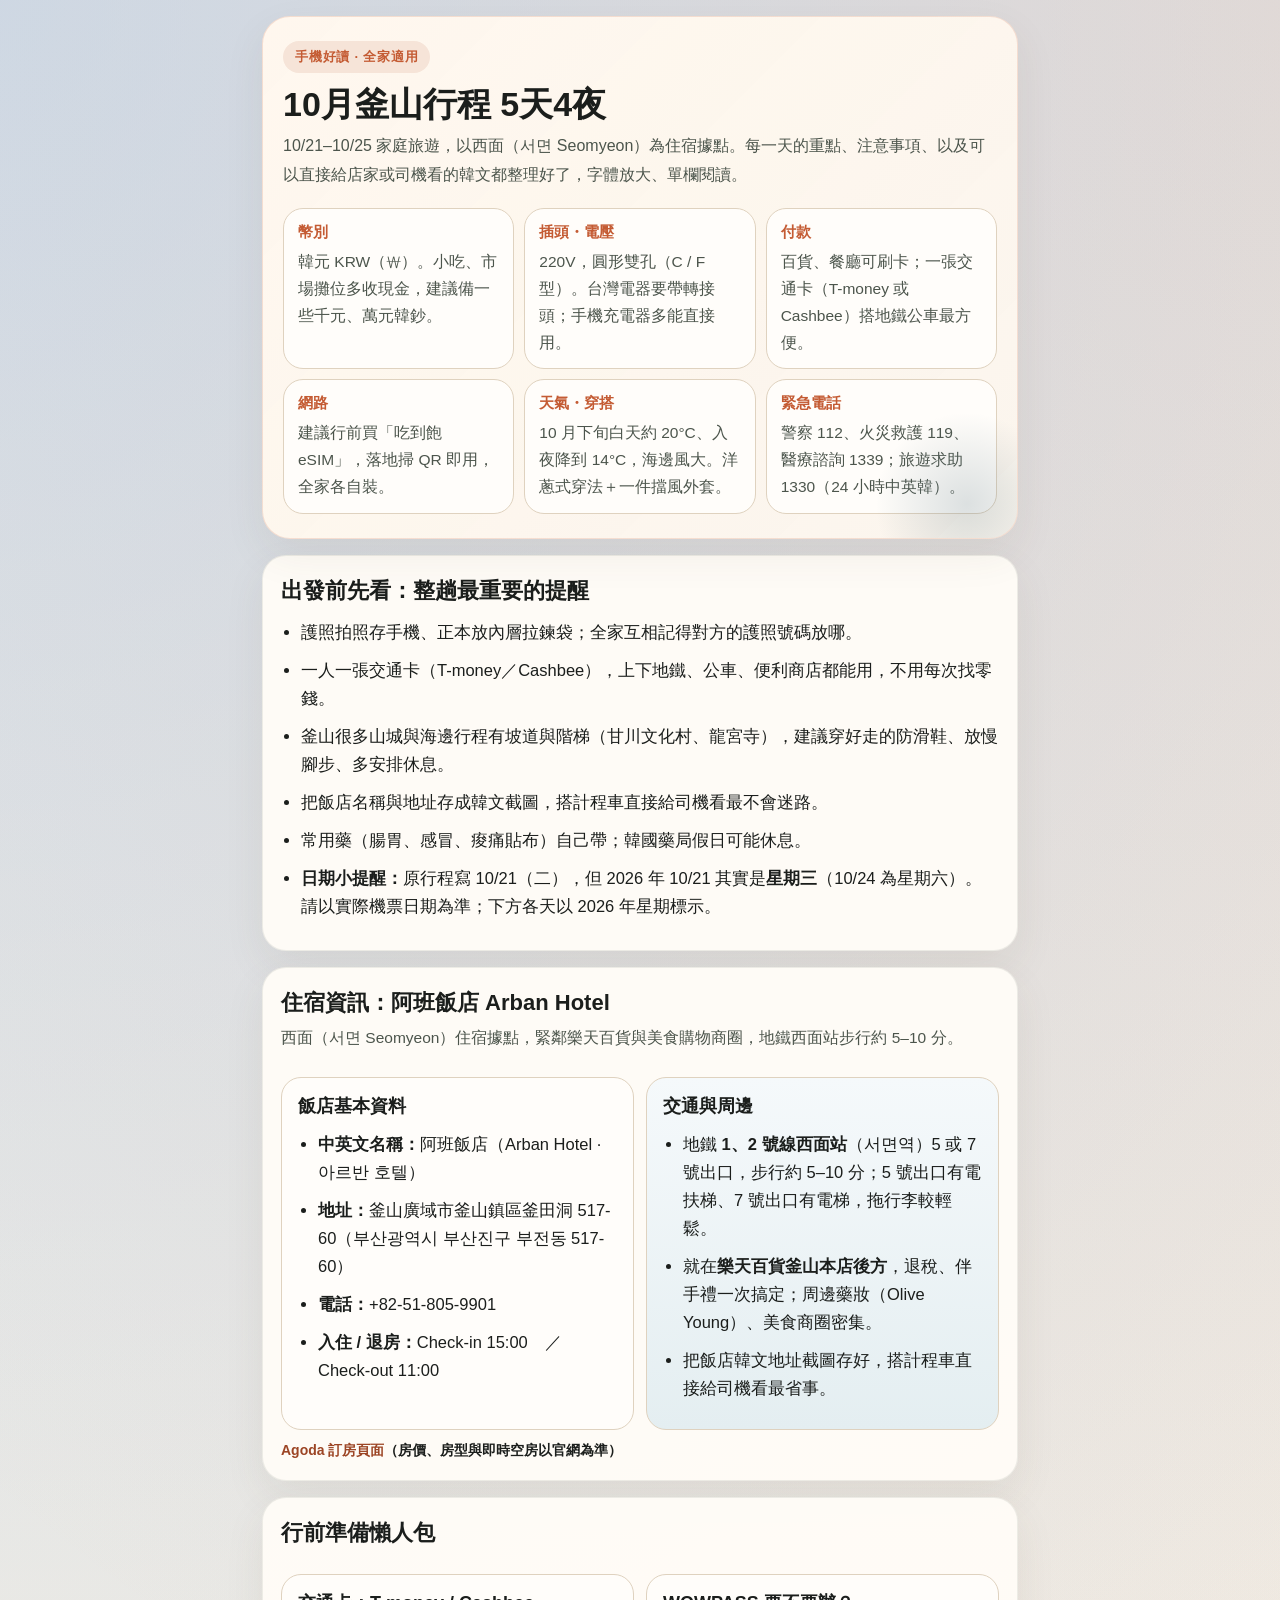
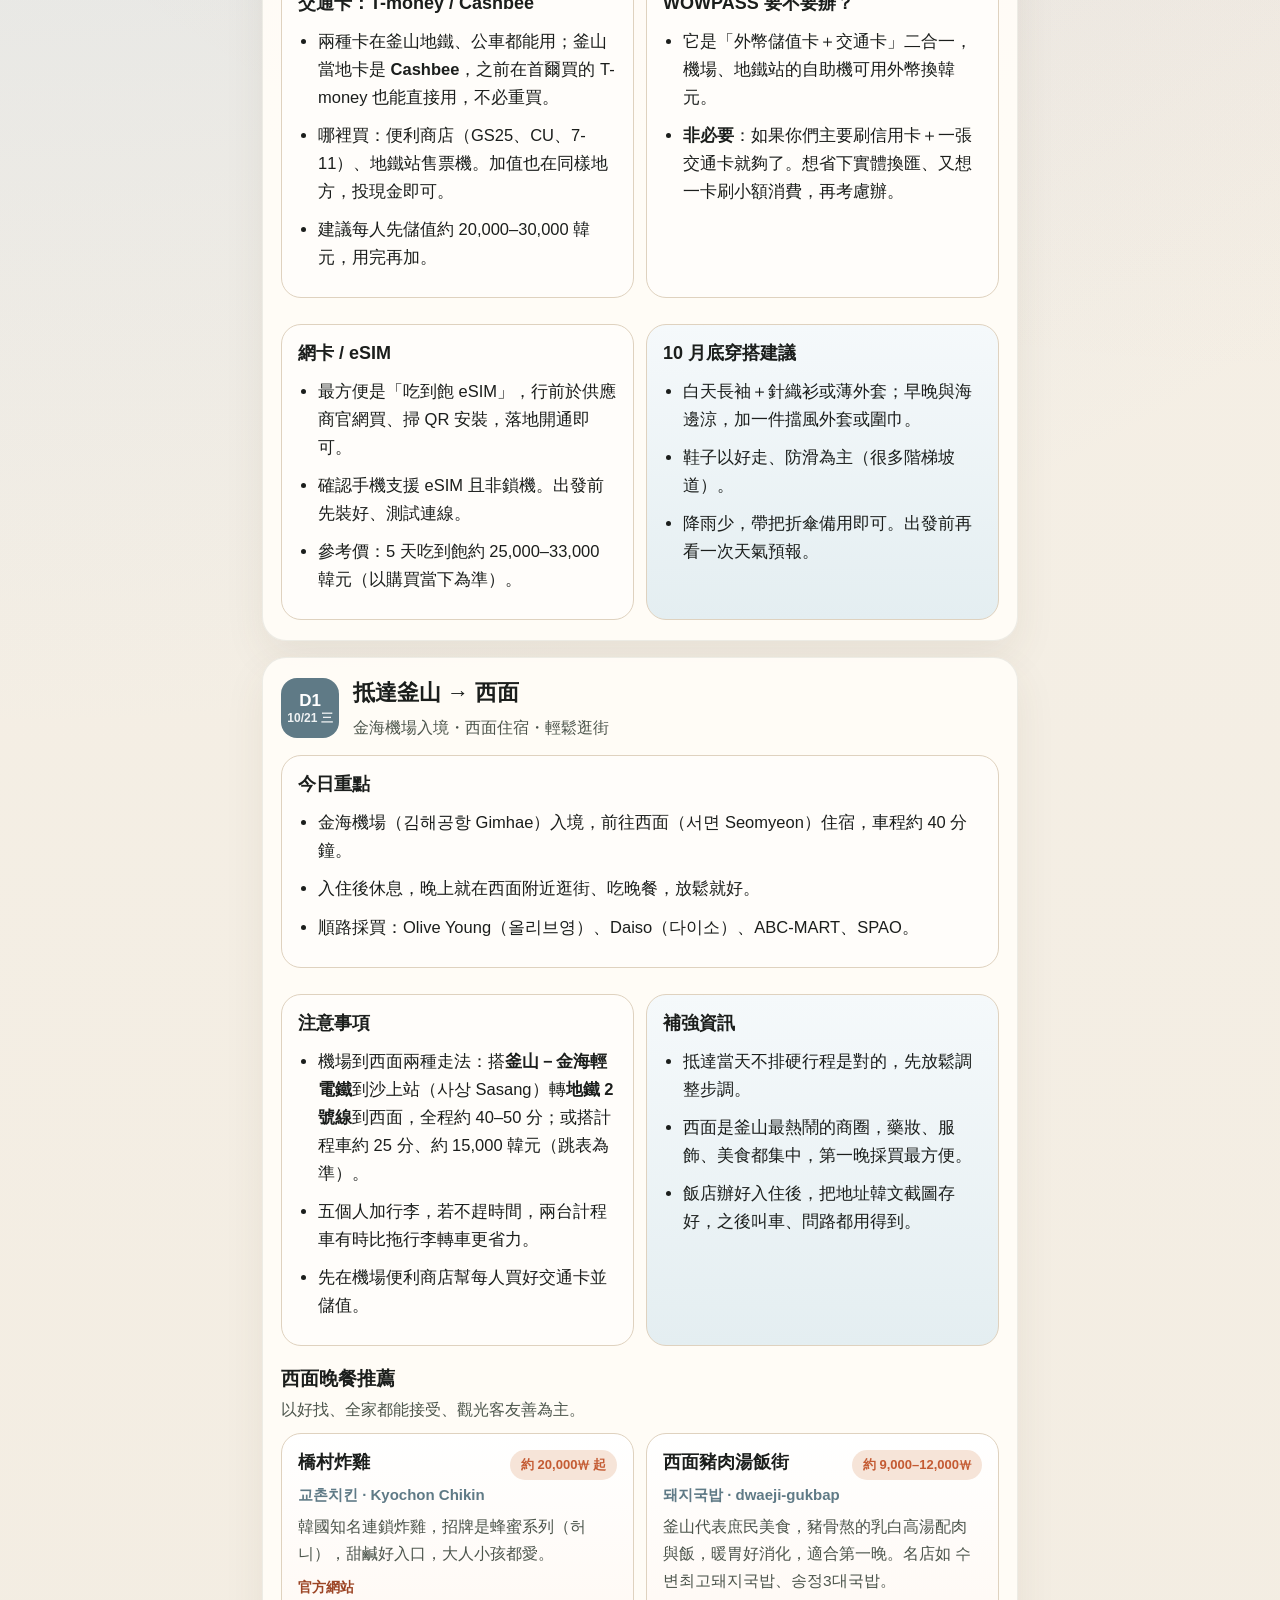
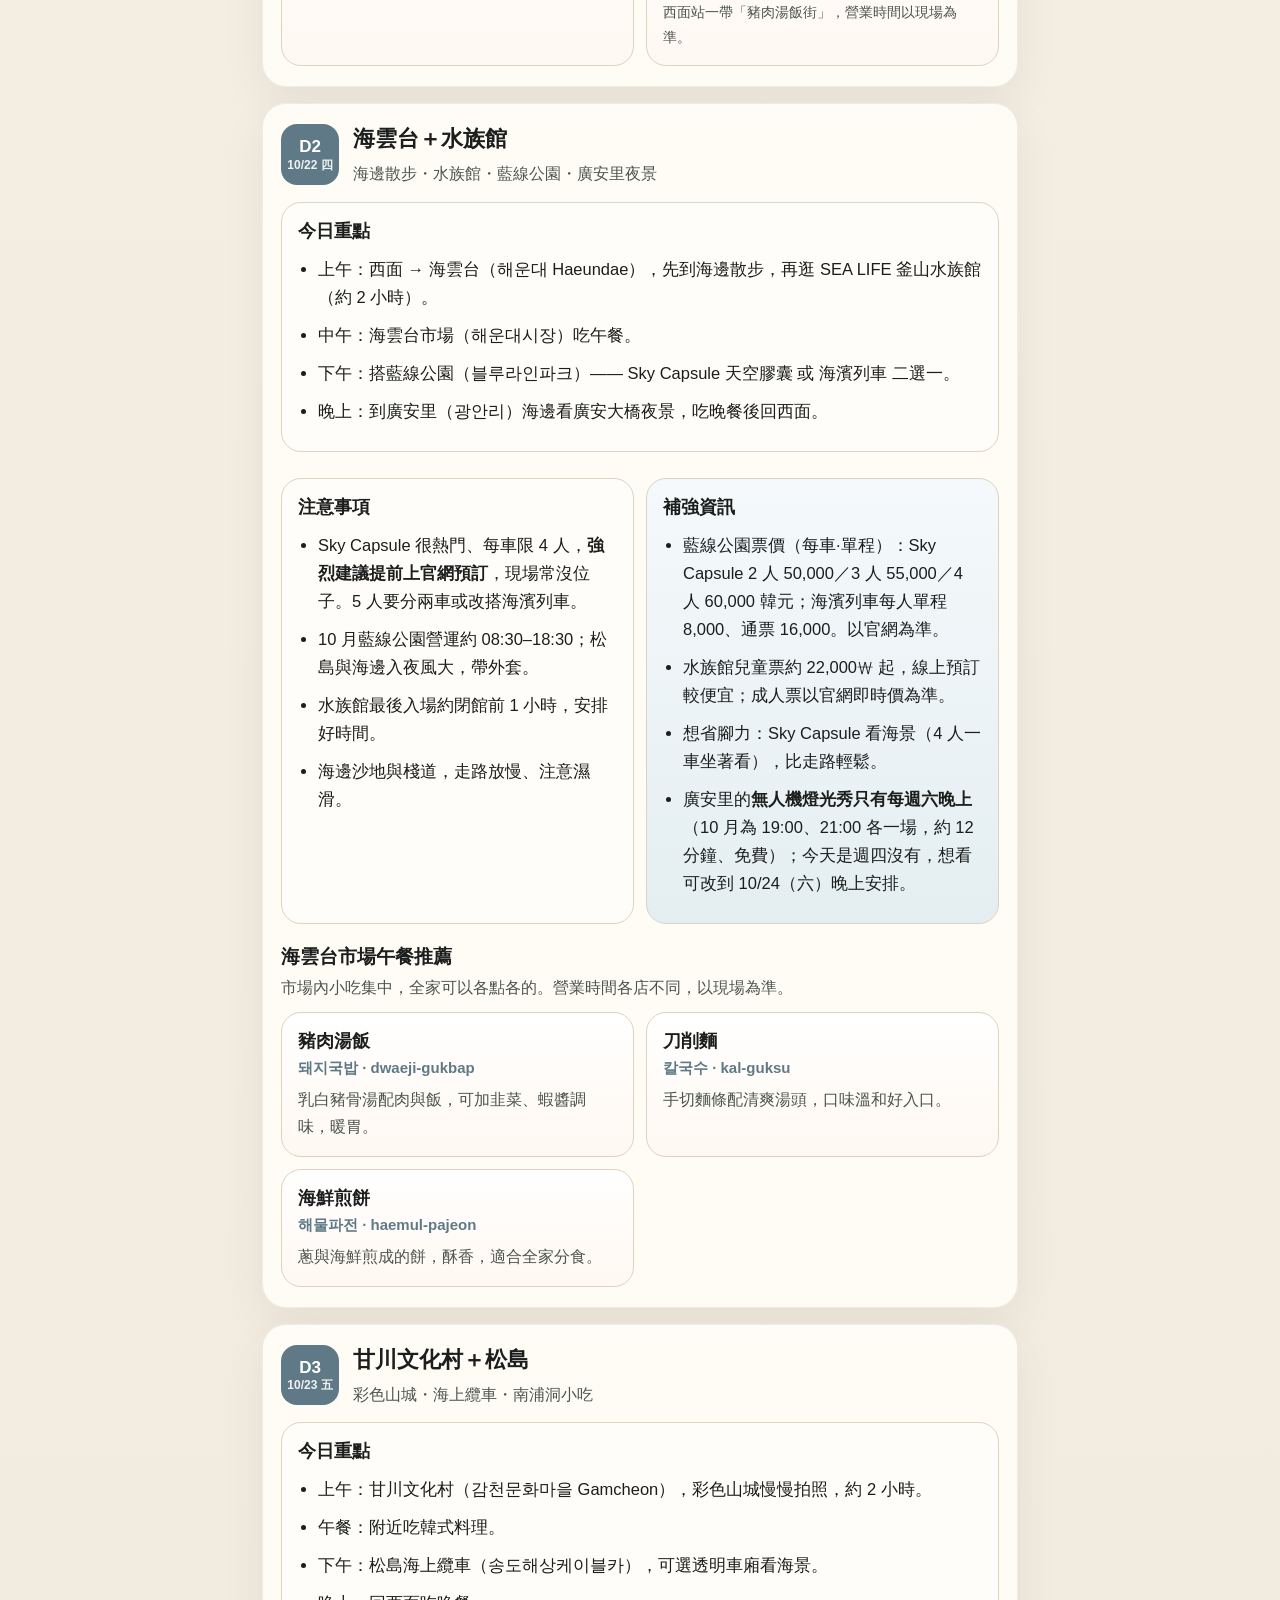
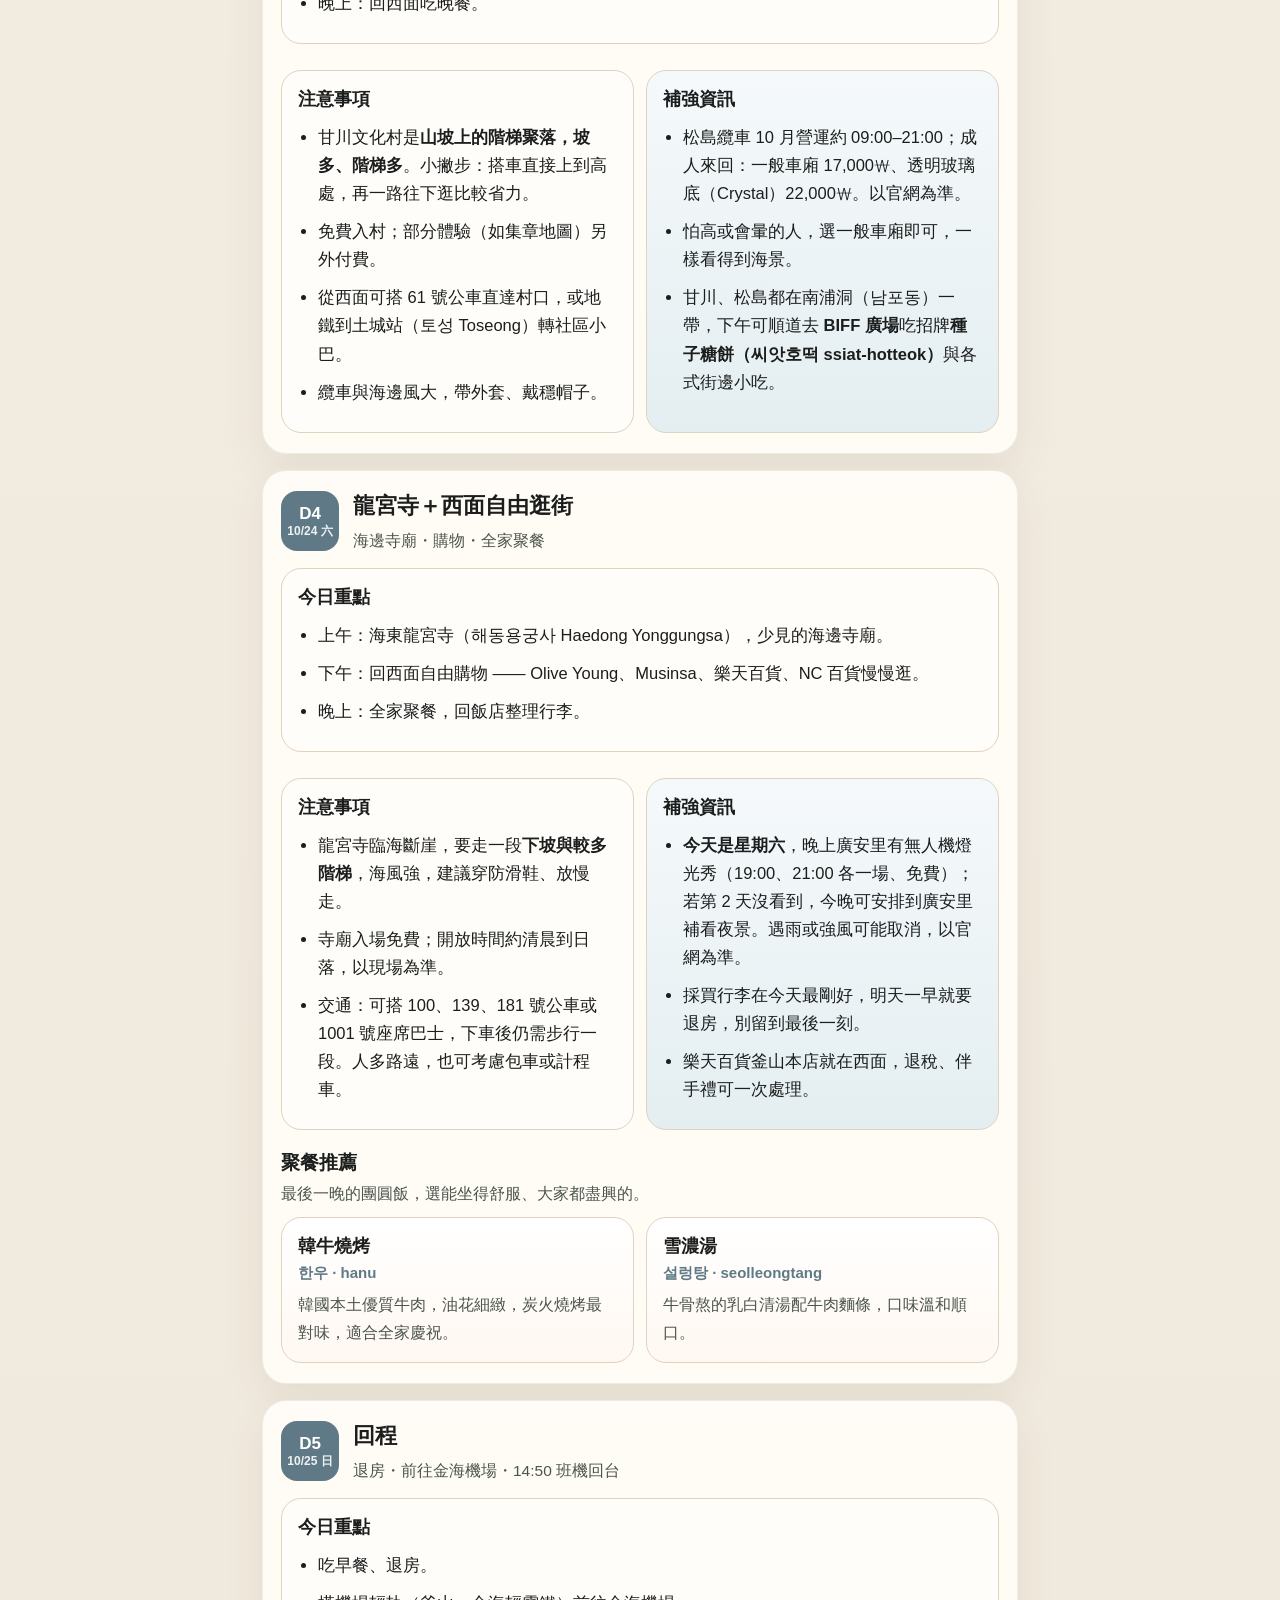
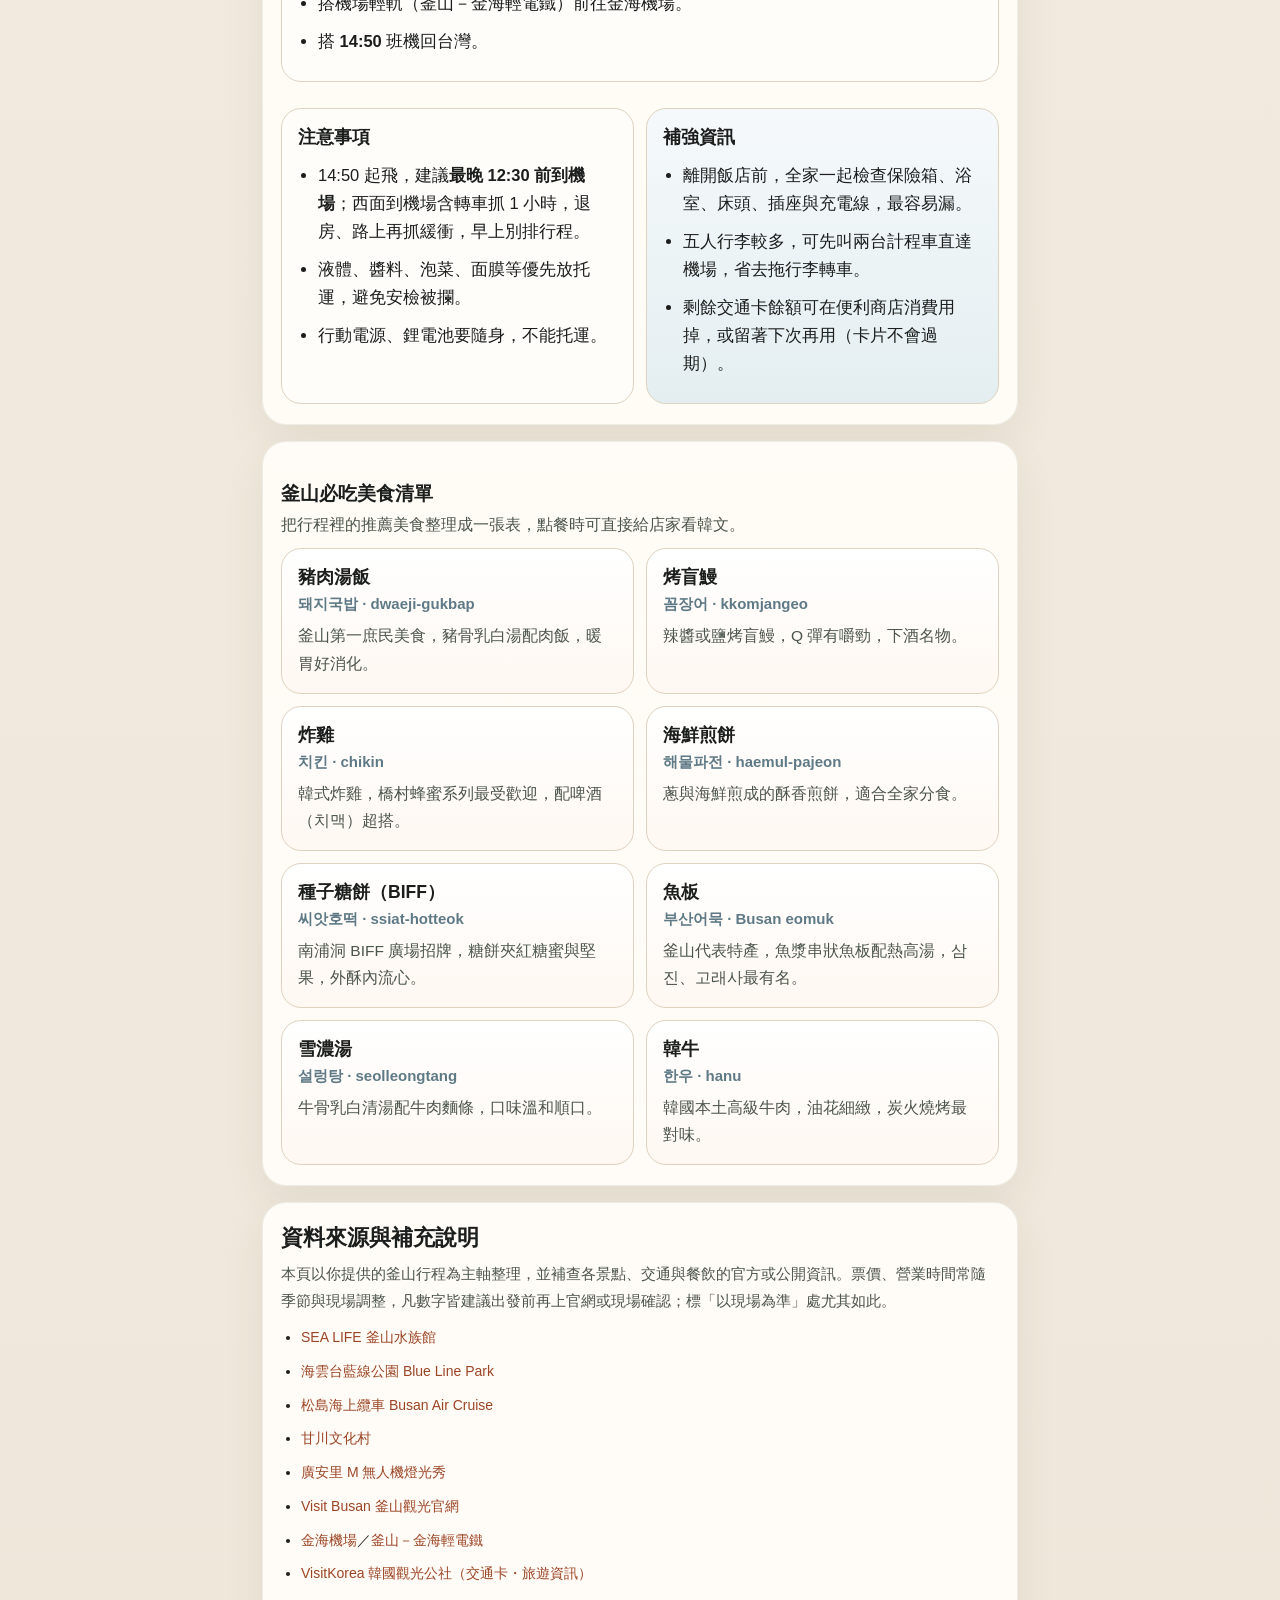
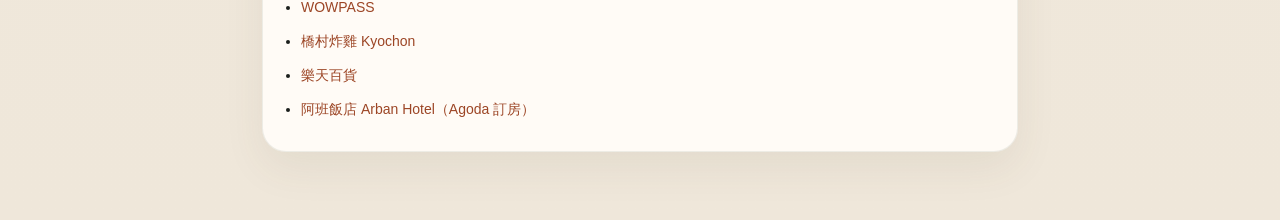
==== busan.html @ 8d4c7692 "新增釜山" ====
<!DOCTYPE html>
<html lang="zh-Hant">
<head>
  <meta charset="utf-8">
  <meta name="viewport" content="width=device-width, initial-scale=1">
  <title>10月釜山行程 5天4夜</title>
  <style>
    :root {
      --bg: #f4efe6;
      --paper: rgba(255, 252, 247, 0.96);
      --card: #fffdfa;
      --ink: #1b1e1c;
      --muted: #4c554c;
      --line: #dfd2bf;
      --accent: #c45b33;
      --accent-soft: #f6e4d8;
      --olive: #5f7a86;
      --olive-soft: #e4eef1;
      --shadow: 0 16px 40px rgba(88, 72, 46, 0.08);
    }
    * {
      box-sizing: border-box;
    }
    html {
      scroll-behavior: smooth;
    }
    body {
      margin: 0;
      color: var(--ink);
      font-size: 17px;
      font-family: "Segoe UI", "Noto Sans TC", "Microsoft JhengHei", sans-serif;
      background:
        radial-gradient(circle at top left, rgba(169, 197, 230, 0.5), transparent 28%),
        radial-gradient(circle at top right, rgba(196, 91, 51, 0.12), transparent 24%),
        linear-gradient(180deg, #f6f1e8 0%, #efe7da 100%);
    }
    a {
      color: #9c4525;
      text-decoration: none;
    }
    .page {
      max-width: 780px;
      margin: 0 auto;
      padding: 16px 12px 48px;
    }
    .hero {
      position: relative;
      overflow: hidden;
      padding: 24px 20px;
      border-radius: 28px;
      background:
        linear-gradient(135deg, rgba(255, 247, 238, 0.98), rgba(251, 246, 238, 0.95)),
        var(--paper);
      border: 1px solid rgba(196, 91, 51, 0.16);
      box-shadow: var(--shadow);
    }
    .hero::after {
      content: "";
      position: absolute;
      inset: auto -40px -56px auto;
      width: 180px;
      height: 180px;
      background: radial-gradient(circle, rgba(95, 122, 134, 0.22) 0%, rgba(95, 122, 134, 0) 72%);
      pointer-events: none;
    }
    .eyebrow {
      display: inline-flex;
      padding: 7px 12px;
      border-radius: 999px;
      background: var(--accent-soft);
      color: var(--accent);
      font-size: 13px;
      font-weight: 800;
      letter-spacing: 0.06em;
    }
    h1 {
      margin: 12px 0 8px;
      font-size: 34px;
      line-height: 1.15;
    }
    .subtitle {
      margin: 0;
      color: var(--muted);
      line-height: 1.8;
      font-size: 16px;
    }
    .fact-grid {
      display: grid;
      grid-template-columns: 1fr 1fr;
      gap: 10px;
      margin-top: 18px;
    }
    .fact-card {
      padding: 14px 14px 12px;
      border-radius: 20px;
      background: var(--card);
      border: 1px solid var(--line);
    }
    .fact-label {
      margin-bottom: 6px;
      color: var(--accent);
      font-size: 15px;
      font-weight: 800;
    }
    .fact-card p,
    .day-tag,
    .meal-why,
    .meal-meta,
    .section-head p,
    .footer p {
      margin: 0;
      color: var(--muted);
      line-height: 1.75;
      font-size: 15.5px;
    }
    .tips-card,
    .day-card,
    .footer {
      margin-top: 16px;
      padding: 20px 18px;
      border-radius: 24px;
      background: var(--paper);
      border: 1px solid rgba(91, 99, 91, 0.11);
      box-shadow: var(--shadow);
    }
    .tips-card h2,
    .day-card h2,
    .footer h2 {
      margin: 0;
      font-size: 22px;
    }
    .tips-list,
    .bullet-list,
    .dish-list,
    .sources {
      margin: 12px 0 0;
      padding-left: 20px;
    }
    .tips-list li,
    .bullet-list li,
    .dish-list li,
    .sources li {
      margin-bottom: 10px;
      line-height: 1.7;
      font-size: 16.5px;
    }
    .day-head {
      display: grid;
      grid-template-columns: auto 1fr;
      gap: 14px;
      align-items: start;
    }
    .day-pill {
      min-width: 58px;
      padding: 12px 6px;
      border-radius: 16px;
      background: var(--olive);
      color: #fff;
      font-weight: 800;
      text-align: center;
      line-height: 1.25;
    }
    .day-pill span {
      display: block;
      font-size: 12px;
      font-weight: 700;
      opacity: 0.9;
    }
    .day-tag {
      margin-top: 6px;
      font-size: 15.5px;
    }
    .info-grid {
      display: grid;
      grid-template-columns: 1fr;
      gap: 12px;
      margin-top: 12px;
    }
    .info-block {
      margin-top: 14px;
      padding: 16px;
      border-radius: 20px;
      background: var(--card);
      border: 1px solid var(--line);
    }
    .info-block.accent {
      background: linear-gradient(180deg, #f5f9fb 0%, var(--olive-soft) 100%);
    }
    .info-block h3,
    .meal-section h3,
    .meal-card h4 {
      margin: 0;
    }
    .info-block h3 {
      font-size: 18px;
    }
    .meal-section {
      margin-top: 18px;
      padding-top: 2px;
    }
    .section-head {
      margin-bottom: 10px;
    }
    .section-head h3 {
      margin-bottom: 4px;
      font-size: 19px;
    }
    .meal-grid {
      display: grid;
      grid-template-columns: 1fr;
      gap: 12px;
    }
    .meal-card {
      padding: 16px;
      border-radius: 20px;
      background: linear-gradient(180deg, #fff 0%, #fff8f2 100%);
      border: 1px solid var(--line);
    }
    .meal-top {
      display: flex;
      justify-content: space-between;
      gap: 10px;
      align-items: start;
    }
    .meal-card h4 {
      font-size: 17.5px;
    }
    .price-pill {
      flex: 0 0 auto;
      padding: 6px 11px;
      border-radius: 999px;
      background: var(--accent-soft);
      color: var(--accent);
      font-size: 13px;
      font-weight: 800;
      white-space: nowrap;
    }
    .kor-line {
      margin: 6px 0 0;
      color: var(--olive);
      font-weight: 700;
      font-size: 15px;
    }
    .meal-why {
      margin-top: 8px;
    }
    .meal-meta {
      margin-top: 6px;
      font-size: 14px;
    }
    .dish-list strong {
      display: block;
      font-size: 16px;
    }
    .dish-list span {
      display: block;
      font-size: 14.5px;
      color: var(--muted);
    }
    .source-link {
      margin: 12px 0 0;
      font-size: 14px;
      font-weight: 700;
    }
    .footer {
      margin-bottom: 20px;
    }
    .footer p {
      margin-top: 8px;
      font-size: 15px;
    }
    .sources li {
      font-size: 14px;
      word-break: break-all;
    }
    @media (min-width: 700px) {
      .fact-grid {
        grid-template-columns: repeat(3, 1fr);
      }
      .info-grid {
        grid-template-columns: 1fr 1fr;
      }
      .meal-grid {
        grid-template-columns: 1fr 1fr;
      }
    }
    @media print {
      body {
        background: #fff;
      }
      .page {
        max-width: none;
        padding: 9mm 8mm 12mm;
      }
      .hero,
      .tips-card,
      .day-card,
      .footer {
        box-shadow: none;
      }
      .day-card,
      .meal-card,
      .info-block,
      .fact-card {
        break-inside: avoid;
      }
    }
  </style>
</head>
<body>
  <main class="page">
    <section class="hero">
      <div class="eyebrow">手機好讀 · 全家適用</div>
      <h1>10月釜山行程 5天4夜</h1>
      <p class="subtitle">10/21–10/25 家庭旅遊，以西面（서면 Seomyeon）為住宿據點。每一天的重點、注意事項、以及可以直接給店家或司機看的韓文都整理好了，字體放大、單欄閱讀。</p>
      <div class="fact-grid">

        <article class="fact-card">
          <div class="fact-label">幣別</div>
          <p>韓元 KRW（₩）。小吃、市場攤位多收現金，建議備一些千元、萬元韓鈔。</p>
        </article>

        <article class="fact-card">
          <div class="fact-label">插頭・電壓</div>
          <p>220V，圓形雙孔（C / F 型）。台灣電器要帶轉接頭；手機充電器多能直接用。</p>
        </article>

        <article class="fact-card">
          <div class="fact-label">付款</div>
          <p>百貨、餐廳可刷卡；一張交通卡（T-money 或 Cashbee）搭地鐵公車最方便。</p>
        </article>

        <article class="fact-card">
          <div class="fact-label">網路</div>
          <p>建議行前買「吃到飽 eSIM」，落地掃 QR 即用，全家各自裝。</p>
        </article>

        <article class="fact-card">
          <div class="fact-label">天氣・穿搭</div>
          <p>10 月下旬白天約 20°C、入夜降到 14°C，海邊風大。洋蔥式穿法＋一件擋風外套。</p>
        </article>

        <article class="fact-card">
          <div class="fact-label">緊急電話</div>
          <p>警察 112、火災救護 119、醫療諮詢 1339；旅遊求助 1330（24 小時中英韓）。</p>
        </article>

      </div>
    </section>

    <section class="tips-card">
      <h2>出發前先看：整趟最重要的提醒</h2>
      <ul class="tips-list">
        <li>護照拍照存手機、正本放內層拉鍊袋；全家互相記得對方的護照號碼放哪。</li>
        <li>一人一張交通卡（T-money／Cashbee），上下地鐵、公車、便利商店都能用，不用每次找零錢。</li>
        <li>釜山很多山城與海邊行程有坡道與階梯（甘川文化村、龍宮寺），建議穿好走的防滑鞋、放慢腳步、多安排休息。</li>
        <li>把飯店名稱與地址存成韓文截圖，搭計程車直接給司機看最不會迷路。</li>
        <li>常用藥（腸胃、感冒、痠痛貼布）自己帶；韓國藥局假日可能休息。</li>
        <li><strong>日期小提醒：</strong>原行程寫 10/21（二），但 2026 年 10/21 其實是<strong>星期三</strong>（10/24 為星期六）。請以實際機票日期為準；下方各天以 2026 年星期標示。</li>
      </ul>
    </section>

    <section class="tips-card">
      <h2>住宿資訊：阿班飯店 Arban Hotel</h2>
      <p class="day-tag" style="margin-bottom:6px;">西面（서면 Seomyeon）住宿據點，緊鄰樂天百貨與美食購物商圈，地鐵西面站步行約 5–10 分。</p>
      <div class="info-grid">
        <article class="info-block">
          <h3>飯店基本資料</h3>
          <ul class="bullet-list">
            <li><strong>中英文名稱：</strong>阿班飯店（Arban Hotel · 아르반 호텔）</li>
            <li><strong>地址：</strong>釜山廣域市釜山鎮區釜田洞 517-60（부산광역시 부산진구 부전동 517-60）</li>
            <li><strong>電話：</strong>+82-51-805-9901</li>
            <li><strong>入住 / 退房：</strong>Check-in 15:00　／　Check-out 11:00</li>
          </ul>
        </article>
        <article class="info-block accent">
          <h3>交通與周邊</h3>
          <ul class="bullet-list">
            <li>地鐵 <strong>1、2 號線西面站</strong>（서면역）5 或 7 號出口，步行約 5–10 分；5 號出口有電扶梯、7 號出口有電梯，拖行李較輕鬆。</li>
            <li>就在<strong>樂天百貨釜山本店後方</strong>，退稅、伴手禮一次搞定；周邊藥妝（Olive Young）、美食商圈密集。</li>
            <li>把飯店韓文地址截圖存好，搭計程車直接給司機看最省事。</li>
          </ul>
        </article>
      </div>
      <p class="source-link"><a href="https://www.agoda.com/zh-tw/arban-hotel/hotel/busan-kr.html">Agoda 訂房頁面</a>（房價、房型與即時空房以官網為準）</p>
    </section>

    <section class="tips-card">
      <h2>行前準備懶人包</h2>
      <div class="info-grid">
        <article class="info-block">
          <h3>交通卡：T-money / Cashbee</h3>
          <ul class="bullet-list">
            <li>兩種卡在釜山地鐵、公車都能用；釜山當地卡是 <strong>Cashbee</strong>，之前在首爾買的 T-money 也能直接用，不必重買。</li>
            <li>哪裡買：便利商店（GS25、CU、7-11）、地鐵站售票機。加值也在同樣地方，投現金即可。</li>
            <li>建議每人先儲值約 20,000–30,000 韓元，用完再加。</li>
          </ul>
        </article>
        <article class="info-block">
          <h3>WOWPASS 要不要辦？</h3>
          <ul class="bullet-list">
            <li>它是「外幣儲值卡＋交通卡」二合一，機場、地鐵站的自助機可用外幣換韓元。</li>
            <li><strong>非必要</strong>：如果你們主要刷信用卡＋一張交通卡就夠了。想省下實體換匯、又想一卡刷小額消費，再考慮辦。</li>
          </ul>
        </article>
        <article class="info-block">
          <h3>網卡 / eSIM</h3>
          <ul class="bullet-list">
            <li>最方便是「吃到飽 eSIM」，行前於供應商官網買、掃 QR 安裝，落地開通即可。</li>
            <li>確認手機支援 eSIM 且非鎖機。出發前先裝好、測試連線。</li>
            <li>參考價：5 天吃到飽約 25,000–33,000 韓元（以購買當下為準）。</li>
          </ul>
        </article>
        <article class="info-block accent">
          <h3>10 月底穿搭建議</h3>
          <ul class="bullet-list">
            <li>白天長袖＋針織衫或薄外套；早晚與海邊涼，加一件擋風外套或圍巾。</li>
            <li>鞋子以好走、防滑為主（很多階梯坡道）。</li>
            <li>降雨少，帶把折傘備用即可。出發前再看一次天氣預報。</li>
          </ul>
        </article>
      </div>
    </section>

<section class="day-card">
  <div class="day-head">
    <div class="day-pill">D1<span>10/21 三</span></div>
    <div>
      <h2>抵達釜山 → 西面</h2>
      <p class="day-tag">金海機場入境・西面住宿・輕鬆逛街</p>
    </div>
  </div>

  <div class="info-block">
    <h3>今日重點</h3>
    <ul class="bullet-list">
      <li>金海機場（김해공항 Gimhae）入境，前往西面（서면 Seomyeon）住宿，車程約 40 分鐘。</li>
      <li>入住後休息，晚上就在西面附近逛街、吃晚餐，放鬆就好。</li>
      <li>順路採買：Olive Young（올리브영）、Daiso（다이소）、ABC-MART、SPAO。</li>
    </ul>
  </div>

  <div class="info-grid">
    <article class="info-block">
      <h3>注意事項</h3>
      <ul class="bullet-list">
        <li>機場到西面兩種走法：搭<strong>釜山－金海輕電鐵</strong>到沙上站（사상 Sasang）轉<strong>地鐵 2 號線</strong>到西面，全程約 40–50 分；或搭計程車約 25 分、約 15,000 韓元（跳表為準）。</li>
        <li>五個人加行李，若不趕時間，兩台計程車有時比拖行李轉車更省力。</li>
        <li>先在機場便利商店幫每人買好交通卡並儲值。</li>
      </ul>
    </article>
    <article class="info-block accent">
      <h3>補強資訊</h3>
      <ul class="bullet-list">
        <li>抵達當天不排硬行程是對的，先放鬆調整步調。</li>
        <li>西面是釜山最熱鬧的商圈，藥妝、服飾、美食都集中，第一晚採買最方便。</li>
        <li>飯店辦好入住後，把地址韓文截圖存好，之後叫車、問路都用得到。</li>
      </ul>
    </article>
  </div>

    <section class="meal-section">
      <div class="section-head">
        <h3>西面晚餐推薦</h3>
        <p>以好找、全家都能接受、觀光客友善為主。</p>
      </div>
      <div class="meal-grid">

        <article class="meal-card">
          <div class="meal-top">
            <h4>橋村炸雞</h4>
            <div class="price-pill">約 20,000₩ 起</div>
          </div>
          <p class="kor-line">교촌치킨 · Kyochon Chikin</p>
          <p class="meal-why">韓國知名連鎖炸雞，招牌是蜂蜜系列（허니），甜鹹好入口，大人小孩都愛。</p>
          <p class="source-link"><a href="https://www.kyochon.com/">官方網站</a></p>
        </article>

        <article class="meal-card">
          <div class="meal-top">
            <h4>西面豬肉湯飯街</h4>
            <div class="price-pill">約 9,000–12,000₩</div>
          </div>
          <p class="kor-line">돼지국밥 · dwaeji-gukbap</p>
          <p class="meal-why">釜山代表庶民美食，豬骨熬的乳白高湯配肉與飯，暖胃好消化，適合第一晚。名店如 수변최고돼지국밥、송정3대국밥。</p>
          <p class="meal-meta">西面站一帶「豬肉湯飯街」，營業時間以現場為準。</p>
        </article>

      </div>
    </section>

</section>

<section class="day-card">
  <div class="day-head">
    <div class="day-pill">D2<span>10/22 四</span></div>
    <div>
      <h2>海雲台＋水族館</h2>
      <p class="day-tag">海邊散步・水族館・藍線公園・廣安里夜景</p>
    </div>
  </div>

  <div class="info-block">
    <h3>今日重點</h3>
    <ul class="bullet-list">
      <li>上午：西面 → 海雲台（해운대 Haeundae），先到海邊散步，再逛 SEA LIFE 釜山水族館（約 2 小時）。</li>
      <li>中午：海雲台市場（해운대시장）吃午餐。</li>
      <li>下午：搭藍線公園（블루라인파크）—— Sky Capsule 天空膠囊 或 海濱列車 二選一。</li>
      <li>晚上：到廣安里（광안리）海邊看廣安大橋夜景，吃晚餐後回西面。</li>
    </ul>
  </div>

  <div class="info-grid">
    <article class="info-block">
      <h3>注意事項</h3>
      <ul class="bullet-list">
        <li>Sky Capsule 很熱門、每車限 4 人，<strong>強烈建議提前上官網預訂</strong>，現場常沒位子。5 人要分兩車或改搭海濱列車。</li>
        <li>10 月藍線公園營運約 08:30–18:30；松島與海邊入夜風大，帶外套。</li>
        <li>水族館最後入場約閉館前 1 小時，安排好時間。</li>
        <li>海邊沙地與棧道，走路放慢、注意濕滑。</li>
      </ul>
    </article>
    <article class="info-block accent">
      <h3>補強資訊</h3>
      <ul class="bullet-list">
        <li>藍線公園票價（每車·單程）：Sky Capsule 2 人 50,000／3 人 55,000／4 人 60,000 韓元；海濱列車每人單程 8,000、通票 16,000。以官網為準。</li>
        <li>水族館兒童票約 22,000₩ 起，線上預訂較便宜；成人票以官網即時價為準。</li>
        <li>想省腳力：Sky Capsule 看海景（4 人一車坐著看），比走路輕鬆。</li>
        <li>廣安里的<strong>無人機燈光秀只有每週六晚上</strong>（10 月為 19:00、21:00 各一場，約 12 分鐘、免費）；今天是週四沒有，想看可改到 10/24（六）晚上安排。</li>
      </ul>
    </article>
  </div>

    <section class="meal-section">
      <div class="section-head">
        <h3>海雲台市場午餐推薦</h3>
        <p>市場內小吃集中，全家可以各點各的。營業時間各店不同，以現場為準。</p>
      </div>
      <div class="meal-grid">

        <article class="meal-card">
          <h4>豬肉湯飯</h4>
          <p class="kor-line">돼지국밥 · dwaeji-gukbap</p>
          <p class="meal-why">乳白豬骨湯配肉與飯，可加韭菜、蝦醬調味，暖胃。</p>
        </article>

        <article class="meal-card">
          <h4>刀削麵</h4>
          <p class="kor-line">칼국수 · kal-guksu</p>
          <p class="meal-why">手切麵條配清爽湯頭，口味溫和好入口。</p>
        </article>

        <article class="meal-card">
          <h4>海鮮煎餅</h4>
          <p class="kor-line">해물파전 · haemul-pajeon</p>
          <p class="meal-why">蔥與海鮮煎成的餅，酥香，適合全家分食。</p>
        </article>

      </div>
    </section>

</section>

<section class="day-card">
  <div class="day-head">
    <div class="day-pill">D3<span>10/23 五</span></div>
    <div>
      <h2>甘川文化村＋松島</h2>
      <p class="day-tag">彩色山城・海上纜車・南浦洞小吃</p>
    </div>
  </div>

  <div class="info-block">
    <h3>今日重點</h3>
    <ul class="bullet-list">
      <li>上午：甘川文化村（감천문화마을 Gamcheon），彩色山城慢慢拍照，約 2 小時。</li>
      <li>午餐：附近吃韓式料理。</li>
      <li>下午：松島海上纜車（송도해상케이블카），可選透明車廂看海景。</li>
      <li>晚上：回西面吃晚餐。</li>
    </ul>
  </div>

  <div class="info-grid">
    <article class="info-block">
      <h3>注意事項</h3>
      <ul class="bullet-list">
        <li>甘川文化村是<strong>山坡上的階梯聚落，坡多、階梯多</strong>。小撇步：搭車直接上到高處，再一路往下逛比較省力。</li>
        <li>免費入村；部分體驗（如集章地圖）另外付費。</li>
        <li>從西面可搭 61 號公車直達村口，或地鐵到土城站（토성 Toseong）轉社區小巴。</li>
        <li>纜車與海邊風大，帶外套、戴穩帽子。</li>
      </ul>
    </article>
    <article class="info-block accent">
      <h3>補強資訊</h3>
      <ul class="bullet-list">
        <li>松島纜車 10 月營運約 09:00–21:00；成人來回：一般車廂 17,000₩、透明玻璃底（Crystal）22,000₩。以官網為準。</li>
        <li>怕高或會暈的人，選一般車廂即可，一樣看得到海景。</li>
        <li>甘川、松島都在南浦洞（남포동）一帶，下午可順道去 <strong>BIFF 廣場</strong>吃招牌<strong>種子糖餅（씨앗호떡 ssiat-hotteok）</strong>與各式街邊小吃。</li>
      </ul>
    </article>
  </div>

</section>

<section class="day-card">
  <div class="day-head">
    <div class="day-pill">D4<span>10/24 六</span></div>
    <div>
      <h2>龍宮寺＋西面自由逛街</h2>
      <p class="day-tag">海邊寺廟・購物・全家聚餐</p>
    </div>
  </div>

  <div class="info-block">
    <h3>今日重點</h3>
    <ul class="bullet-list">
      <li>上午：海東龍宮寺（해동용궁사 Haedong Yonggungsa），少見的海邊寺廟。</li>
      <li>下午：回西面自由購物 —— Olive Young、Musinsa、樂天百貨、NC 百貨慢慢逛。</li>
      <li>晚上：全家聚餐，回飯店整理行李。</li>
    </ul>
  </div>

  <div class="info-grid">
    <article class="info-block">
      <h3>注意事項</h3>
      <ul class="bullet-list">
        <li>龍宮寺臨海斷崖，要走一段<strong>下坡與較多階梯</strong>，海風強，建議穿防滑鞋、放慢走。</li>
        <li>寺廟入場免費；開放時間約清晨到日落，以現場為準。</li>
        <li>交通：可搭 100、139、181 號公車或 1001 號座席巴士，下車後仍需步行一段。人多路遠，也可考慮包車或計程車。</li>
      </ul>
    </article>
    <article class="info-block accent">
      <h3>補強資訊</h3>
      <ul class="bullet-list">
        <li><strong>今天是星期六</strong>，晚上廣安里有無人機燈光秀（19:00、21:00 各一場、免費）；若第 2 天沒看到，今晚可安排到廣安里補看夜景。遇雨或強風可能取消，以官網為準。</li>
        <li>採買行李在今天最剛好，明天一早就要退房，別留到最後一刻。</li>
        <li>樂天百貨釜山本店就在西面，退稅、伴手禮可一次處理。</li>
      </ul>
    </article>
  </div>

    <section class="meal-section">
      <div class="section-head">
        <h3>聚餐推薦</h3>
        <p>最後一晚的團圓飯，選能坐得舒服、大家都盡興的。</p>
      </div>
      <div class="meal-grid">

        <article class="meal-card">
          <h4>韓牛燒烤</h4>
          <p class="kor-line">한우 · hanu</p>
          <p class="meal-why">韓國本土優質牛肉，油花細緻，炭火燒烤最對味，適合全家慶祝。</p>
        </article>

        <article class="meal-card">
          <h4>雪濃湯</h4>
          <p class="kor-line">설렁탕 · seolleongtang</p>
          <p class="meal-why">牛骨熬的乳白清湯配牛肉麵條，口味溫和順口。</p>
        </article>

      </div>
    </section>

</section>

<section class="day-card">
  <div class="day-head">
    <div class="day-pill">D5<span>10/25 日</span></div>
    <div>
      <h2>回程</h2>
      <p class="day-tag">退房・前往金海機場・14:50 班機回台</p>
    </div>
  </div>

  <div class="info-block">
    <h3>今日重點</h3>
    <ul class="bullet-list">
      <li>吃早餐、退房。</li>
      <li>搭機場輕軌（釜山－金海輕電鐵）前往金海機場。</li>
      <li>搭 <strong>14:50</strong> 班機回台灣。</li>
    </ul>
  </div>

  <div class="info-grid">
    <article class="info-block">
      <h3>注意事項</h3>
      <ul class="bullet-list">
        <li>14:50 起飛，建議<strong>最晚 12:30 前到機場</strong>；西面到機場含轉車抓 1 小時，退房、路上再抓緩衝，早上別排行程。</li>
        <li>液體、醬料、泡菜、面膜等優先放托運，避免安檢被攔。</li>
        <li>行動電源、鋰電池要隨身，不能托運。</li>
      </ul>
    </article>
    <article class="info-block accent">
      <h3>補強資訊</h3>
      <ul class="bullet-list">
        <li>離開飯店前，全家一起檢查保險箱、浴室、床頭、插座與充電線，最容易漏。</li>
        <li>五人行李較多，可先叫兩台計程車直達機場，省去拖行李轉車。</li>
        <li>剩餘交通卡餘額可在便利商店消費用掉，或留著下次再用（卡片不會過期）。</li>
      </ul>
    </article>
  </div>

</section>

    <section class="tips-card">
      <div class="section-head">
        <h3>釜山必吃美食清單</h3>
        <p>把行程裡的推薦美食整理成一張表，點餐時可直接給店家看韓文。</p>
      </div>
      <div class="meal-grid">

        <article class="meal-card">
          <h4>豬肉湯飯</h4>
          <p class="kor-line">돼지국밥 · dwaeji-gukbap</p>
          <p class="meal-why">釜山第一庶民美食，豬骨乳白湯配肉飯，暖胃好消化。</p>
        </article>

        <article class="meal-card">
          <h4>烤盲鰻</h4>
          <p class="kor-line">꼼장어 · kkomjangeo</p>
          <p class="meal-why">辣醬或鹽烤盲鰻，Q 彈有嚼勁，下酒名物。</p>
        </article>

        <article class="meal-card">
          <h4>炸雞</h4>
          <p class="kor-line">치킨 · chikin</p>
          <p class="meal-why">韓式炸雞，橋村蜂蜜系列最受歡迎，配啤酒（치맥）超搭。</p>
        </article>

        <article class="meal-card">
          <h4>海鮮煎餅</h4>
          <p class="kor-line">해물파전 · haemul-pajeon</p>
          <p class="meal-why">蔥與海鮮煎成的酥香煎餅，適合全家分食。</p>
        </article>

        <article class="meal-card">
          <h4>種子糖餅（BIFF）</h4>
          <p class="kor-line">씨앗호떡 · ssiat-hotteok</p>
          <p class="meal-why">南浦洞 BIFF 廣場招牌，糖餅夾紅糖蜜與堅果，外酥內流心。</p>
        </article>

        <article class="meal-card">
          <h4>魚板</h4>
          <p class="kor-line">부산어묵 · Busan eomuk</p>
          <p class="meal-why">釜山代表特產，魚漿串狀魚板配熱高湯，삼진、고래사最有名。</p>
        </article>

        <article class="meal-card">
          <h4>雪濃湯</h4>
          <p class="kor-line">설렁탕 · seolleongtang</p>
          <p class="meal-why">牛骨乳白清湯配牛肉麵條，口味溫和順口。</p>
        </article>

        <article class="meal-card">
          <h4>韓牛</h4>
          <p class="kor-line">한우 · hanu</p>
          <p class="meal-why">韓國本土高級牛肉，油花細緻，炭火燒烤最對味。</p>
        </article>

      </div>
    </section>

    <section class="footer">
      <h2>資料來源與補充說明</h2>
      <p>本頁以你提供的釜山行程為主軸整理，並補查各景點、交通與餐飲的官方或公開資訊。票價、營業時間常隨季節與現場調整，凡數字皆建議出發前再上官網或現場確認；標「以現場為準」處尤其如此。</p>
      <ul class="sources">
        <li><a href="https://www.visitsealife.com/busan/en/">SEA LIFE 釜山水族館</a></li>
        <li><a href="https://www.bluelinepark.com/">海雲台藍線公園 Blue Line Park</a></li>
        <li><a href="https://www.busanaircruise.co.kr/">松島海上纜車 Busan Air Cruise</a></li>
        <li><a href="https://www.gamcheon.or.kr/">甘川文化村</a></li>
        <li><a href="https://www.gwangallimdrone.co.kr/">廣安里 M 無人機燈光秀</a></li>
        <li><a href="https://www.visitbusan.net/">Visit Busan 釜山觀光官網</a></li>
        <li><a href="https://www.airport.co.kr/gimhae/">金海機場</a>／<a href="https://www.bglrt.com/">釜山－金海輕電鐵</a></li>
        <li><a href="https://english.visitkorea.or.kr/">VisitKorea 韓國觀光公社（交通卡・旅遊資訊）</a></li>
        <li><a href="https://www.wowpass.io/">WOWPASS</a></li>
        <li><a href="https://www.kyochon.com/">橋村炸雞 Kyochon</a></li>
        <li><a href="https://www.lotteshopping.com/">樂天百貨</a></li>
        <li><a href="https://www.agoda.com/zh-tw/arban-hotel/hotel/busan-kr.html">阿班飯店 Arban Hotel（Agoda 訂房）</a></li>
      </ul>
    </section>
  </main>
</body>
</html>
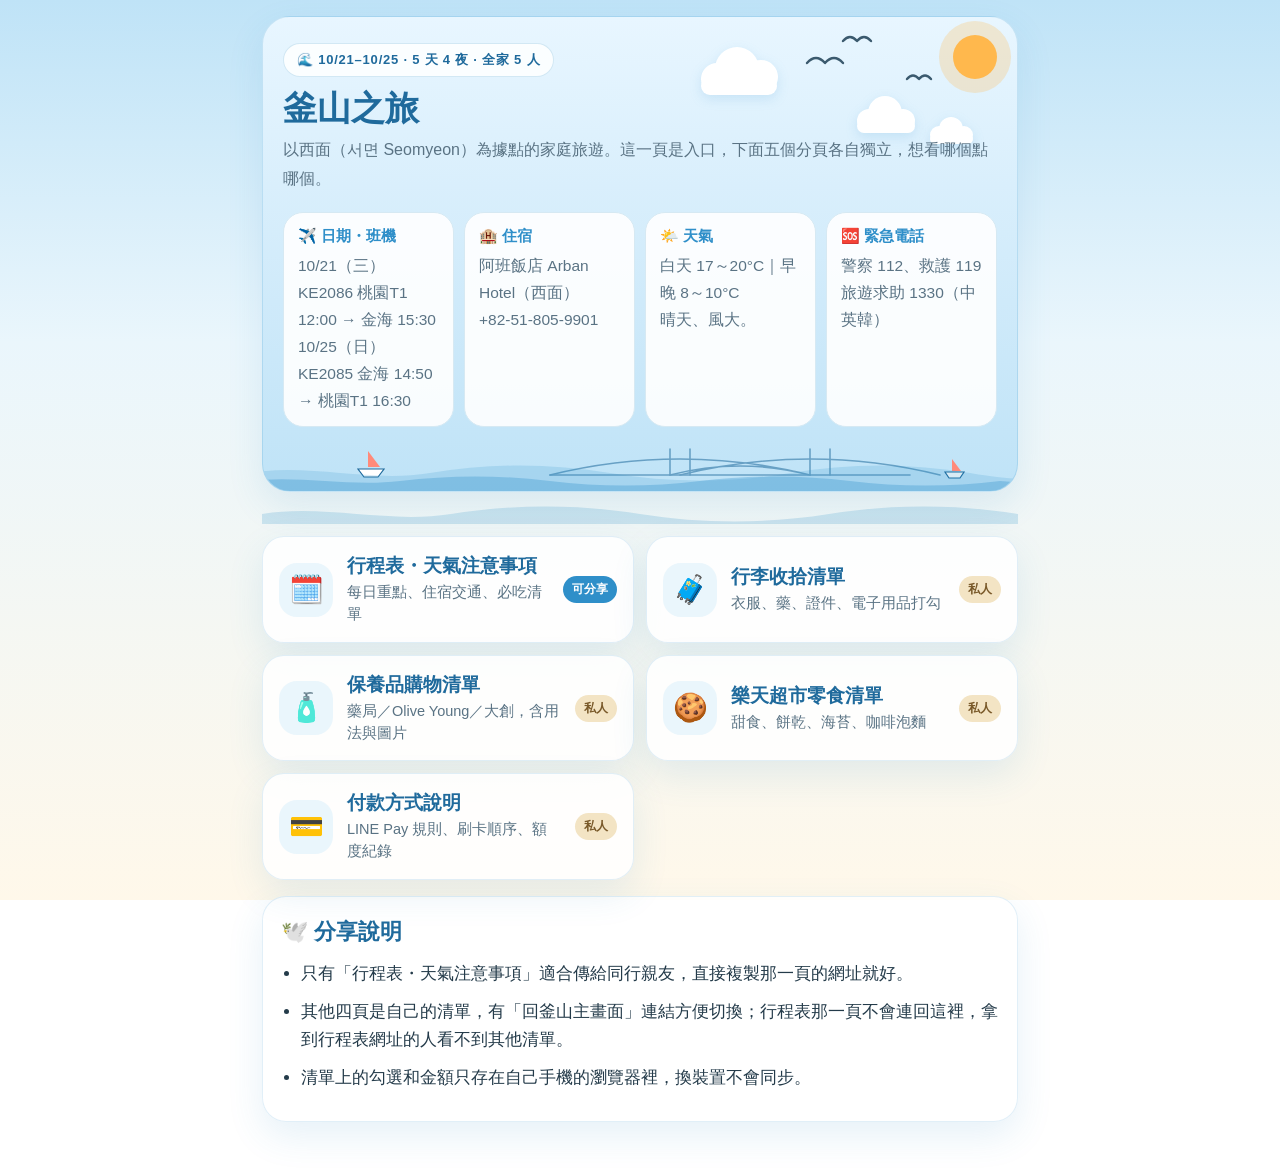
==== commit f0da6a4b: "釜山主畫面調整 busan.html 改為入口頁，連到 busan/ 五個分頁，加入 KE2086／KE2085 班機資訊。  Co-Authored-By: Claude Fable 5.1 <no" ====
--- a/busan.html
+++ b/busan.html
@@ -3,779 +3,124 @@
 <head>
   <meta charset="utf-8">
   <meta name="viewport" content="width=device-width, initial-scale=1">
-  <title>10月釜山行程 5天4夜</title>
-  <style>
-    :root {
-      --bg: #f4efe6;
-      --paper: rgba(255, 252, 247, 0.96);
-      --card: #fffdfa;
-      --ink: #1b1e1c;
-      --muted: #4c554c;
-      --line: #dfd2bf;
-      --accent: #c45b33;
-      --accent-soft: #f6e4d8;
-      --olive: #5f7a86;
-      --olive-soft: #e4eef1;
-      --shadow: 0 16px 40px rgba(88, 72, 46, 0.08);
-    }
-    * {
-      box-sizing: border-box;
-    }
-    html {
-      scroll-behavior: smooth;
-    }
-    body {
-      margin: 0;
-      color: var(--ink);
-      font-size: 17px;
-      font-family: "Segoe UI", "Noto Sans TC", "Microsoft JhengHei", sans-serif;
-      background:
-        radial-gradient(circle at top left, rgba(169, 197, 230, 0.5), transparent 28%),
-        radial-gradient(circle at top right, rgba(196, 91, 51, 0.12), transparent 24%),
-        linear-gradient(180deg, #f6f1e8 0%, #efe7da 100%);
-    }
-    a {
-      color: #9c4525;
-      text-decoration: none;
-    }
-    .page {
-      max-width: 780px;
-      margin: 0 auto;
-      padding: 16px 12px 48px;
-    }
-    .hero {
-      position: relative;
-      overflow: hidden;
-      padding: 24px 20px;
-      border-radius: 28px;
-      background:
-        linear-gradient(135deg, rgba(255, 247, 238, 0.98), rgba(251, 246, 238, 0.95)),
-        var(--paper);
-      border: 1px solid rgba(196, 91, 51, 0.16);
-      box-shadow: var(--shadow);
-    }
-    .hero::after {
-      content: "";
-      position: absolute;
-      inset: auto -40px -56px auto;
-      width: 180px;
-      height: 180px;
-      background: radial-gradient(circle, rgba(95, 122, 134, 0.22) 0%, rgba(95, 122, 134, 0) 72%);
-      pointer-events: none;
-    }
-    .eyebrow {
-      display: inline-flex;
-      padding: 7px 12px;
-      border-radius: 999px;
-      background: var(--accent-soft);
-      color: var(--accent);
-      font-size: 13px;
-      font-weight: 800;
-      letter-spacing: 0.06em;
-    }
-    h1 {
-      margin: 12px 0 8px;
-      font-size: 34px;
-      line-height: 1.15;
-    }
-    .subtitle {
-      margin: 0;
-      color: var(--muted);
-      line-height: 1.8;
-      font-size: 16px;
-    }
-    .fact-grid {
-      display: grid;
-      grid-template-columns: 1fr 1fr;
-      gap: 10px;
-      margin-top: 18px;
-    }
-    .fact-card {
-      padding: 14px 14px 12px;
-      border-radius: 20px;
-      background: var(--card);
-      border: 1px solid var(--line);
-    }
-    .fact-label {
-      margin-bottom: 6px;
-      color: var(--accent);
-      font-size: 15px;
-      font-weight: 800;
-    }
-    .fact-card p,
-    .day-tag,
-    .meal-why,
-    .meal-meta,
-    .section-head p,
-    .footer p {
-      margin: 0;
-      color: var(--muted);
-      line-height: 1.75;
-      font-size: 15.5px;
-    }
-    .tips-card,
-    .day-card,
-    .footer {
-      margin-top: 16px;
-      padding: 20px 18px;
-      border-radius: 24px;
-      background: var(--paper);
-      border: 1px solid rgba(91, 99, 91, 0.11);
-      box-shadow: var(--shadow);
-    }
-    .tips-card h2,
-    .day-card h2,
-    .footer h2 {
-      margin: 0;
-      font-size: 22px;
-    }
-    .tips-list,
-    .bullet-list,
-    .dish-list,
-    .sources {
-      margin: 12px 0 0;
-      padding-left: 20px;
-    }
-    .tips-list li,
-    .bullet-list li,
-    .dish-list li,
-    .sources li {
-      margin-bottom: 10px;
-      line-height: 1.7;
-      font-size: 16.5px;
-    }
-    .day-head {
-      display: grid;
-      grid-template-columns: auto 1fr;
-      gap: 14px;
-      align-items: start;
-    }
-    .day-pill {
-      min-width: 58px;
-      padding: 12px 6px;
-      border-radius: 16px;
-      background: var(--olive);
-      color: #fff;
-      font-weight: 800;
-      text-align: center;
-      line-height: 1.25;
-    }
-    .day-pill span {
-      display: block;
-      font-size: 12px;
-      font-weight: 700;
-      opacity: 0.9;
-    }
-    .day-tag {
-      margin-top: 6px;
-      font-size: 15.5px;
-    }
-    .info-grid {
-      display: grid;
-      grid-template-columns: 1fr;
-      gap: 12px;
-      margin-top: 12px;
-    }
-    .info-block {
-      margin-top: 14px;
-      padding: 16px;
-      border-radius: 20px;
-      background: var(--card);
-      border: 1px solid var(--line);
-    }
-    .info-block.accent {
-      background: linear-gradient(180deg, #f5f9fb 0%, var(--olive-soft) 100%);
-    }
-    .info-block h3,
-    .meal-section h3,
-    .meal-card h4 {
-      margin: 0;
-    }
-    .info-block h3 {
-      font-size: 18px;
-    }
-    .meal-section {
-      margin-top: 18px;
-      padding-top: 2px;
-    }
-    .section-head {
-      margin-bottom: 10px;
-    }
-    .section-head h3 {
-      margin-bottom: 4px;
-      font-size: 19px;
-    }
-    .meal-grid {
-      display: grid;
-      grid-template-columns: 1fr;
-      gap: 12px;
-    }
-    .meal-card {
-      padding: 16px;
-      border-radius: 20px;
-      background: linear-gradient(180deg, #fff 0%, #fff8f2 100%);
-      border: 1px solid var(--line);
-    }
-    .meal-top {
-      display: flex;
-      justify-content: space-between;
-      gap: 10px;
-      align-items: start;
-    }
-    .meal-card h4 {
-      font-size: 17.5px;
-    }
-    .price-pill {
-      flex: 0 0 auto;
-      padding: 6px 11px;
-      border-radius: 999px;
-      background: var(--accent-soft);
-      color: var(--accent);
-      font-size: 13px;
-      font-weight: 800;
-      white-space: nowrap;
-    }
-    .kor-line {
-      margin: 6px 0 0;
-      color: var(--olive);
-      font-weight: 700;
-      font-size: 15px;
-    }
-    .meal-why {
-      margin-top: 8px;
-    }
-    .meal-meta {
-      margin-top: 6px;
-      font-size: 14px;
-    }
-    .dish-list strong {
-      display: block;
-      font-size: 16px;
-    }
-    .dish-list span {
-      display: block;
-      font-size: 14.5px;
-      color: var(--muted);
-    }
-    .source-link {
-      margin: 12px 0 0;
-      font-size: 14px;
-      font-weight: 700;
-    }
-    .footer {
-      margin-bottom: 20px;
-    }
-    .footer p {
-      margin-top: 8px;
-      font-size: 15px;
-    }
-    .sources li {
-      font-size: 14px;
-      word-break: break-all;
-    }
-    @media (min-width: 700px) {
-      .fact-grid {
-        grid-template-columns: repeat(3, 1fr);
-      }
-      .info-grid {
-        grid-template-columns: 1fr 1fr;
-      }
-      .meal-grid {
-        grid-template-columns: 1fr 1fr;
-      }
-    }
-    @media print {
-      body {
-        background: #fff;
-      }
-      .page {
-        max-width: none;
-        padding: 9mm 8mm 12mm;
-      }
-      .hero,
-      .tips-card,
-      .day-card,
-      .footer {
-        box-shadow: none;
-      }
-      .day-card,
-      .meal-card,
-      .info-block,
-      .fact-card {
-        break-inside: avoid;
-      }
-    }
-  </style>
+  <title>釜山之旅 10/21–10/25</title>
+  <link rel="stylesheet" href="busan/busan.css?v=1">
 </head>
 <body>
   <main class="page">
-    <section class="hero">
-      <div class="eyebrow">手機好讀 · 全家適用</div>
-      <h1>10月釜山行程 5天4夜</h1>
-      <p class="subtitle">10/21–10/25 家庭旅遊，以西面（서면 Seomyeon）為住宿據點。每一天的重點、注意事項、以及可以直接給店家或司機看的韓文都整理好了，字體放大、單欄閱讀。</p>
-      <div class="fact-grid">
+    <section class="hero with-sea">
+      <svg class="sky-deco" viewBox="0 0 360 150" preserveAspectRatio="xMaxYMin meet" aria-hidden="true">
+        <circle class="sun-glow" cx="318" cy="40" r="36"/>
+        <circle class="sun" cx="318" cy="40" r="22"/>
+        <g class="cloud cloud-a">
+          <circle cx="60" cy="62" r="16"/><circle cx="80" cy="52" r="22"/><circle cx="104" cy="60" r="17"/>
+          <rect x="44" y="60" width="76" height="18" rx="9"/>
+        </g>
+        <g class="cloud cloud-b">
+          <circle cx="212" cy="104" r="12"/><circle cx="228" cy="96" r="17"/><circle cx="246" cy="104" r="12"/>
+          <rect x="200" y="102" width="58" height="14" rx="7"/>
+        </g>
+        <g class="cloud cloud-c">
+          <circle cx="282" cy="118" r="9"/><circle cx="294" cy="112" r="12"/><circle cx="307" cy="118" r="9"/>
+          <rect x="273" y="117" width="43" height="10" rx="5"/>
+        </g>
+        <path class="gull gull-a" d="M150 46 q9 -10 18 0 q9 -10 18 0"/>
+        <path class="gull gull-b" d="M186 24 q7 -8 14 0 q7 -8 14 0"/>
+        <path class="gull gull-c" d="M250 62 q6 -7 12 0 q6 -7 12 0"/>
+      </svg>
 
+      <div class="eyebrow">🌊 10/21–10/25 · 5 天 4 夜 · 全家 5 人</div>
+      <h1>釜山之旅</h1>
+      <p class="subtitle">以西面（서면 Seomyeon）為據點的家庭旅遊。這一頁是入口，下面五個分頁各自獨立，想看哪個點哪個。</p>
+      <div class="fact-grid four">
         <article class="fact-card">
-          <div class="fact-label">幣別</div>
-          <p>韓元 KRW（₩）。小吃、市場攤位多收現金，建議備一些千元、萬元韓鈔。</p>
+          <div class="fact-label">✈️ 日期・班機</div>
+          <p>10/21（三）KE2086 桃園T1 12:00 → 金海 15:30<br>10/25（日）KE2085 金海 14:50 → 桃園T1 16:30</p>
         </article>
+        <article class="fact-card">
+          <div class="fact-label">🏨 住宿</div>
+          <p>阿班飯店 Arban Hotel（西面）<br>+82-51-805-9901</p>
+        </article>
+        <article class="fact-card">
+          <div class="fact-label">🌤️ 天氣</div>
+          <p>白天 17～20°C｜早晚 8～10°C<br>晴天、風大。</p>
+        </article>
+        <article class="fact-card">
+          <div class="fact-label">🆘 緊急電話</div>
+          <p>警察 112、救護 119<br>旅遊求助 1330（中英韓）</p>
+        </article>
+      </div>
 
-        <article class="fact-card">
-          <div class="fact-label">插頭・電壓</div>
-          <p>220V，圓形雙孔（C / F 型）。台灣電器要帶轉接頭；手機充電器多能直接用。</p>
-        </article>
-
-        <article class="fact-card">
-          <div class="fact-label">付款</div>
-          <p>百貨、餐廳可刷卡；一張交通卡（T-money 或 Cashbee）搭地鐵公車最方便。</p>
-        </article>
-
-        <article class="fact-card">
-          <div class="fact-label">網路</div>
-          <p>建議行前買「吃到飽 eSIM」，落地掃 QR 即用，全家各自裝。</p>
-        </article>
-
-        <article class="fact-card">
-          <div class="fact-label">天氣・穿搭</div>
-          <p>10 月下旬白天約 20°C、入夜降到 14°C，海邊風大。洋蔥式穿法＋一件擋風外套。</p>
-        </article>
-
-        <article class="fact-card">
-          <div class="fact-label">緊急電話</div>
-          <p>警察 112、火災救護 119、醫療諮詢 1339；旅遊求助 1330（24 小時中英韓）。</p>
-        </article>
-
-      </div>
+      <svg class="hero-sea" viewBox="0 0 780 54" preserveAspectRatio="xMidYMax slice" aria-hidden="true">
+        <g class="bridge">
+          <path d="M300 38 H660"/>
+          <path d="M420 38 V12 M440 38 V12 M560 38 V12 M580 38 V12"/>
+          <path d="M300 38 Q430 6 560 38 M420 38 Q490 20 560 38 M430 38 Q560 6 690 38"/>
+        </g>
+        <g class="boat-group">
+          <path class="boat-sail" d="M118 30 L118 14 L130 30 Z"/>
+          <path class="boat" d="M108 32 H134 L128 40 H114 Z"/>
+          <path class="boat-sail" d="M702 34 L702 22 L711 34 Z"/>
+          <path class="boat" d="M695 35 H714 L710 41 H699 Z"/>
+        </g>
+        <path class="wave-1" d="M0 36 C60 26 120 46 180 36 S300 26 360 36 S480 46 540 36 S660 26 720 36 S780 40 780 40 V54 H0 Z"/>
+        <path class="wave-2" d="M0 44 C50 38 100 50 150 44 S250 38 300 44 S400 50 450 44 S550 38 600 44 S700 50 750 44 L780 46 V54 H0 Z"/>
+      </svg>
     </section>
 
-    <section class="tips-card">
-      <h2>出發前先看：整趟最重要的提醒</h2>
-      <ul class="tips-list">
-        <li>護照拍照存手機、正本放內層拉鍊袋；全家互相記得對方的護照號碼放哪。</li>
-        <li>一人一張交通卡（T-money／Cashbee），上下地鐵、公車、便利商店都能用，不用每次找零錢。</li>
-        <li>釜山很多山城與海邊行程有坡道與階梯（甘川文化村、龍宮寺），建議穿好走的防滑鞋、放慢腳步、多安排休息。</li>
-        <li>把飯店名稱與地址存成韓文截圖，搭計程車直接給司機看最不會迷路。</li>
-        <li>常用藥（腸胃、感冒、痠痛貼布）自己帶；韓國藥局假日可能休息。</li>
-        <li><strong>日期小提醒：</strong>原行程寫 10/21（二），但 2026 年 10/21 其實是<strong>星期三</strong>（10/24 為星期六）。請以實際機票日期為準；下方各天以 2026 年星期標示。</li>
-      </ul>
-    </section>
+    <svg class="wave-divider" viewBox="0 0 780 22" preserveAspectRatio="none" aria-hidden="true">
+      <path d="M0 12 C65 2 130 22 195 12 S325 2 390 12 S520 22 585 12 S715 2 780 12 V22 H0 Z"/>
+    </svg>
+
+    <nav class="tab-grid" aria-label="分頁">
+      <a class="tab-card" href="busan/trip.html">
+        <span class="tab-icon" aria-hidden="true">🗓️</span>
+        <span class="tab-body">
+          <span class="tab-title">行程表・天氣注意事項</span>
+          <span class="tab-desc">每日重點、住宿交通、必吃清單</span>
+        </span>
+        <span class="tab-badge share">可分享</span>
+      </a>
+      <a class="tab-card" href="busan/packing.html">
+        <span class="tab-icon" aria-hidden="true">🧳</span>
+        <span class="tab-body">
+          <span class="tab-title">行李收拾清單</span>
+          <span class="tab-desc">衣服、藥、證件、電子用品打勾</span>
+        </span>
+        <span class="tab-badge private">私人</span>
+      </a>
+      <a class="tab-card" href="busan/skincare.html">
+        <span class="tab-icon" aria-hidden="true">🧴</span>
+        <span class="tab-body">
+          <span class="tab-title">保養品購物清單</span>
+          <span class="tab-desc">藥局／Olive Young／大創，含用法與圖片</span>
+        </span>
+        <span class="tab-badge private">私人</span>
+      </a>
+      <a class="tab-card" href="busan/snacks.html">
+        <span class="tab-icon" aria-hidden="true">🍪</span>
+        <span class="tab-body">
+          <span class="tab-title">樂天超市零食清單</span>
+          <span class="tab-desc">甜食、餅乾、海苔、咖啡泡麵</span>
+        </span>
+        <span class="tab-badge private">私人</span>
+      </a>
+      <a class="tab-card" href="busan/payment.html">
+        <span class="tab-icon" aria-hidden="true">💳</span>
+        <span class="tab-body">
+          <span class="tab-title">付款方式說明</span>
+          <span class="tab-desc">LINE Pay 規則、刷卡順序、額度紀錄</span>
+        </span>
+        <span class="tab-badge private">私人</span>
+      </a>
+    </nav>
 
     <section class="tips-card">
-      <h2>住宿資訊：阿班飯店 Arban Hotel</h2>
-      <p class="day-tag" style="margin-bottom:6px;">西面（서면 Seomyeon）住宿據點，緊鄰樂天百貨與美食購物商圈，地鐵西面站步行約 5–10 分。</p>
-      <div class="info-grid">
-        <article class="info-block">
-          <h3>飯店基本資料</h3>
-          <ul class="bullet-list">
-            <li><strong>中英文名稱：</strong>阿班飯店（Arban Hotel · 아르반 호텔）</li>
-            <li><strong>地址：</strong>釜山廣域市釜山鎮區釜田洞 517-60（부산광역시 부산진구 부전동 517-60）</li>
-            <li><strong>電話：</strong>+82-51-805-9901</li>
-            <li><strong>入住 / 退房：</strong>Check-in 15:00　／　Check-out 11:00</li>
-          </ul>
-        </article>
-        <article class="info-block accent">
-          <h3>交通與周邊</h3>
-          <ul class="bullet-list">
-            <li>地鐵 <strong>1、2 號線西面站</strong>（서면역）5 或 7 號出口，步行約 5–10 分；5 號出口有電扶梯、7 號出口有電梯，拖行李較輕鬆。</li>
-            <li>就在<strong>樂天百貨釜山本店後方</strong>，退稅、伴手禮一次搞定；周邊藥妝（Olive Young）、美食商圈密集。</li>
-            <li>把飯店韓文地址截圖存好，搭計程車直接給司機看最省事。</li>
-          </ul>
-        </article>
-      </div>
-      <p class="source-link"><a href="https://www.agoda.com/zh-tw/arban-hotel/hotel/busan-kr.html">Agoda 訂房頁面</a>（房價、房型與即時空房以官網為準）</p>
-    </section>
-
-    <section class="tips-card">
-      <h2>行前準備懶人包</h2>
-      <div class="info-grid">
-        <article class="info-block">
-          <h3>交通卡：T-money / Cashbee</h3>
-          <ul class="bullet-list">
-            <li>兩種卡在釜山地鐵、公車都能用；釜山當地卡是 <strong>Cashbee</strong>，之前在首爾買的 T-money 也能直接用，不必重買。</li>
-            <li>哪裡買：便利商店（GS25、CU、7-11）、地鐵站售票機。加值也在同樣地方，投現金即可。</li>
-            <li>建議每人先儲值約 20,000–30,000 韓元，用完再加。</li>
-          </ul>
-        </article>
-        <article class="info-block">
-          <h3>WOWPASS 要不要辦？</h3>
-          <ul class="bullet-list">
-            <li>它是「外幣儲值卡＋交通卡」二合一，機場、地鐵站的自助機可用外幣換韓元。</li>
-            <li><strong>非必要</strong>：如果你們主要刷信用卡＋一張交通卡就夠了。想省下實體換匯、又想一卡刷小額消費，再考慮辦。</li>
-          </ul>
-        </article>
-        <article class="info-block">
-          <h3>網卡 / eSIM</h3>
-          <ul class="bullet-list">
-            <li>最方便是「吃到飽 eSIM」，行前於供應商官網買、掃 QR 安裝，落地開通即可。</li>
-            <li>確認手機支援 eSIM 且非鎖機。出發前先裝好、測試連線。</li>
-            <li>參考價：5 天吃到飽約 25,000–33,000 韓元（以購買當下為準）。</li>
-          </ul>
-        </article>
-        <article class="info-block accent">
-          <h3>10 月底穿搭建議</h3>
-          <ul class="bullet-list">
-            <li>白天長袖＋針織衫或薄外套；早晚與海邊涼，加一件擋風外套或圍巾。</li>
-            <li>鞋子以好走、防滑為主（很多階梯坡道）。</li>
-            <li>降雨少，帶把折傘備用即可。出發前再看一次天氣預報。</li>
-          </ul>
-        </article>
-      </div>
-    </section>
-
-<section class="day-card">
-  <div class="day-head">
-    <div class="day-pill">D1<span>10/21 三</span></div>
-    <div>
-      <h2>抵達釜山 → 西面</h2>
-      <p class="day-tag">金海機場入境・西面住宿・輕鬆逛街</p>
-    </div>
-  </div>
-
-  <div class="info-block">
-    <h3>今日重點</h3>
-    <ul class="bullet-list">
-      <li>金海機場（김해공항 Gimhae）入境，前往西面（서면 Seomyeon）住宿，車程約 40 分鐘。</li>
-      <li>入住後休息，晚上就在西面附近逛街、吃晚餐，放鬆就好。</li>
-      <li>順路採買：Olive Young（올리브영）、Daiso（다이소）、ABC-MART、SPAO。</li>
-    </ul>
-  </div>
-
-  <div class="info-grid">
-    <article class="info-block">
-      <h3>注意事項</h3>
-      <ul class="bullet-list">
-        <li>機場到西面兩種走法：搭<strong>釜山－金海輕電鐵</strong>到沙上站（사상 Sasang）轉<strong>地鐵 2 號線</strong>到西面，全程約 40–50 分；或搭計程車約 25 分、約 15,000 韓元（跳表為準）。</li>
-        <li>五個人加行李，若不趕時間，兩台計程車有時比拖行李轉車更省力。</li>
-        <li>先在機場便利商店幫每人買好交通卡並儲值。</li>
-      </ul>
-    </article>
-    <article class="info-block accent">
-      <h3>補強資訊</h3>
-      <ul class="bullet-list">
-        <li>抵達當天不排硬行程是對的，先放鬆調整步調。</li>
-        <li>西面是釜山最熱鬧的商圈，藥妝、服飾、美食都集中，第一晚採買最方便。</li>
-        <li>飯店辦好入住後，把地址韓文截圖存好，之後叫車、問路都用得到。</li>
-      </ul>
-    </article>
-  </div>
-
-    <section class="meal-section">
-      <div class="section-head">
-        <h3>西面晚餐推薦</h3>
-        <p>以好找、全家都能接受、觀光客友善為主。</p>
-      </div>
-      <div class="meal-grid">
-
-        <article class="meal-card">
-          <div class="meal-top">
-            <h4>橋村炸雞</h4>
-            <div class="price-pill">約 20,000₩ 起</div>
-          </div>
-          <p class="kor-line">교촌치킨 · Kyochon Chikin</p>
-          <p class="meal-why">韓國知名連鎖炸雞，招牌是蜂蜜系列（허니），甜鹹好入口，大人小孩都愛。</p>
-          <p class="source-link"><a href="https://www.kyochon.com/">官方網站</a></p>
-        </article>
-
-        <article class="meal-card">
-          <div class="meal-top">
-            <h4>西面豬肉湯飯街</h4>
-            <div class="price-pill">約 9,000–12,000₩</div>
-          </div>
-          <p class="kor-line">돼지국밥 · dwaeji-gukbap</p>
-          <p class="meal-why">釜山代表庶民美食，豬骨熬的乳白高湯配肉與飯，暖胃好消化，適合第一晚。名店如 수변최고돼지국밥、송정3대국밥。</p>
-          <p class="meal-meta">西面站一帶「豬肉湯飯街」，營業時間以現場為準。</p>
-        </article>
-
-      </div>
-    </section>
-
-</section>
-
-<section class="day-card">
-  <div class="day-head">
-    <div class="day-pill">D2<span>10/22 四</span></div>
-    <div>
-      <h2>海雲台＋水族館</h2>
-      <p class="day-tag">海邊散步・水族館・藍線公園・廣安里夜景</p>
-    </div>
-  </div>
-
-  <div class="info-block">
-    <h3>今日重點</h3>
-    <ul class="bullet-list">
-      <li>上午：西面 → 海雲台（해운대 Haeundae），先到海邊散步，再逛 SEA LIFE 釜山水族館（約 2 小時）。</li>
-      <li>中午：海雲台市場（해운대시장）吃午餐。</li>
-      <li>下午：搭藍線公園（블루라인파크）—— Sky Capsule 天空膠囊 或 海濱列車 二選一。</li>
-      <li>晚上：到廣安里（광안리）海邊看廣安大橋夜景，吃晚餐後回西面。</li>
-    </ul>
-  </div>
-
-  <div class="info-grid">
-    <article class="info-block">
-      <h3>注意事項</h3>
-      <ul class="bullet-list">
-        <li>Sky Capsule 很熱門、每車限 4 人，<strong>強烈建議提前上官網預訂</strong>，現場常沒位子。5 人要分兩車或改搭海濱列車。</li>
-        <li>10 月藍線公園營運約 08:30–18:30；松島與海邊入夜風大，帶外套。</li>
-        <li>水族館最後入場約閉館前 1 小時，安排好時間。</li>
-        <li>海邊沙地與棧道，走路放慢、注意濕滑。</li>
-      </ul>
-    </article>
-    <article class="info-block accent">
-      <h3>補強資訊</h3>
-      <ul class="bullet-list">
-        <li>藍線公園票價（每車·單程）：Sky Capsule 2 人 50,000／3 人 55,000／4 人 60,000 韓元；海濱列車每人單程 8,000、通票 16,000。以官網為準。</li>
-        <li>水族館兒童票約 22,000₩ 起，線上預訂較便宜；成人票以官網即時價為準。</li>
-        <li>想省腳力：Sky Capsule 看海景（4 人一車坐著看），比走路輕鬆。</li>
-        <li>廣安里的<strong>無人機燈光秀只有每週六晚上</strong>（10 月為 19:00、21:00 各一場，約 12 分鐘、免費）；今天是週四沒有，想看可改到 10/24（六）晚上安排。</li>
-      </ul>
-    </article>
-  </div>
-
-    <section class="meal-section">
-      <div class="section-head">
-        <h3>海雲台市場午餐推薦</h3>
-        <p>市場內小吃集中，全家可以各點各的。營業時間各店不同，以現場為準。</p>
-      </div>
-      <div class="meal-grid">
-
-        <article class="meal-card">
-          <h4>豬肉湯飯</h4>
-          <p class="kor-line">돼지국밥 · dwaeji-gukbap</p>
-          <p class="meal-why">乳白豬骨湯配肉與飯，可加韭菜、蝦醬調味，暖胃。</p>
-        </article>
-
-        <article class="meal-card">
-          <h4>刀削麵</h4>
-          <p class="kor-line">칼국수 · kal-guksu</p>
-          <p class="meal-why">手切麵條配清爽湯頭，口味溫和好入口。</p>
-        </article>
-
-        <article class="meal-card">
-          <h4>海鮮煎餅</h4>
-          <p class="kor-line">해물파전 · haemul-pajeon</p>
-          <p class="meal-why">蔥與海鮮煎成的餅，酥香，適合全家分食。</p>
-        </article>
-
-      </div>
-    </section>
-
-</section>
-
-<section class="day-card">
-  <div class="day-head">
-    <div class="day-pill">D3<span>10/23 五</span></div>
-    <div>
-      <h2>甘川文化村＋松島</h2>
-      <p class="day-tag">彩色山城・海上纜車・南浦洞小吃</p>
-    </div>
-  </div>
-
-  <div class="info-block">
-    <h3>今日重點</h3>
-    <ul class="bullet-list">
-      <li>上午：甘川文化村（감천문화마을 Gamcheon），彩色山城慢慢拍照，約 2 小時。</li>
-      <li>午餐：附近吃韓式料理。</li>
-      <li>下午：松島海上纜車（송도해상케이블카），可選透明車廂看海景。</li>
-      <li>晚上：回西面吃晚餐。</li>
-    </ul>
-  </div>
-
-  <div class="info-grid">
-    <article class="info-block">
-      <h3>注意事項</h3>
-      <ul class="bullet-list">
-        <li>甘川文化村是<strong>山坡上的階梯聚落，坡多、階梯多</strong>。小撇步：搭車直接上到高處，再一路往下逛比較省力。</li>
-        <li>免費入村；部分體驗（如集章地圖）另外付費。</li>
-        <li>從西面可搭 61 號公車直達村口，或地鐵到土城站（토성 Toseong）轉社區小巴。</li>
-        <li>纜車與海邊風大，帶外套、戴穩帽子。</li>
-      </ul>
-    </article>
-    <article class="info-block accent">
-      <h3>補強資訊</h3>
-      <ul class="bullet-list">
-        <li>松島纜車 10 月營運約 09:00–21:00；成人來回：一般車廂 17,000₩、透明玻璃底（Crystal）22,000₩。以官網為準。</li>
-        <li>怕高或會暈的人，選一般車廂即可，一樣看得到海景。</li>
-        <li>甘川、松島都在南浦洞（남포동）一帶，下午可順道去 <strong>BIFF 廣場</strong>吃招牌<strong>種子糖餅（씨앗호떡 ssiat-hotteok）</strong>與各式街邊小吃。</li>
-      </ul>
-    </article>
-  </div>
-
-</section>
-
-<section class="day-card">
-  <div class="day-head">
-    <div class="day-pill">D4<span>10/24 六</span></div>
-    <div>
-      <h2>龍宮寺＋西面自由逛街</h2>
-      <p class="day-tag">海邊寺廟・購物・全家聚餐</p>
-    </div>
-  </div>
-
-  <div class="info-block">
-    <h3>今日重點</h3>
-    <ul class="bullet-list">
-      <li>上午：海東龍宮寺（해동용궁사 Haedong Yonggungsa），少見的海邊寺廟。</li>
-      <li>下午：回西面自由購物 —— Olive Young、Musinsa、樂天百貨、NC 百貨慢慢逛。</li>
-      <li>晚上：全家聚餐，回飯店整理行李。</li>
-    </ul>
-  </div>
-
-  <div class="info-grid">
-    <article class="info-block">
-      <h3>注意事項</h3>
-      <ul class="bullet-list">
-        <li>龍宮寺臨海斷崖，要走一段<strong>下坡與較多階梯</strong>，海風強，建議穿防滑鞋、放慢走。</li>
-        <li>寺廟入場免費；開放時間約清晨到日落，以現場為準。</li>
-        <li>交通：可搭 100、139、181 號公車或 1001 號座席巴士，下車後仍需步行一段。人多路遠，也可考慮包車或計程車。</li>
-      </ul>
-    </article>
-    <article class="info-block accent">
-      <h3>補強資訊</h3>
-      <ul class="bullet-list">
-        <li><strong>今天是星期六</strong>，晚上廣安里有無人機燈光秀（19:00、21:00 各一場、免費）；若第 2 天沒看到，今晚可安排到廣安里補看夜景。遇雨或強風可能取消，以官網為準。</li>
-        <li>採買行李在今天最剛好，明天一早就要退房，別留到最後一刻。</li>
-        <li>樂天百貨釜山本店就在西面，退稅、伴手禮可一次處理。</li>
-      </ul>
-    </article>
-  </div>
-
-    <section class="meal-section">
-      <div class="section-head">
-        <h3>聚餐推薦</h3>
-        <p>最後一晚的團圓飯，選能坐得舒服、大家都盡興的。</p>
-      </div>
-      <div class="meal-grid">
-
-        <article class="meal-card">
-          <h4>韓牛燒烤</h4>
-          <p class="kor-line">한우 · hanu</p>
-          <p class="meal-why">韓國本土優質牛肉，油花細緻，炭火燒烤最對味，適合全家慶祝。</p>
-        </article>
-
-        <article class="meal-card">
-          <h4>雪濃湯</h4>
-          <p class="kor-line">설렁탕 · seolleongtang</p>
-          <p class="meal-why">牛骨熬的乳白清湯配牛肉麵條，口味溫和順口。</p>
-        </article>
-
-      </div>
-    </section>
-
-</section>
-
-<section class="day-card">
-  <div class="day-head">
-    <div class="day-pill">D5<span>10/25 日</span></div>
-    <div>
-      <h2>回程</h2>
-      <p class="day-tag">退房・前往金海機場・14:50 班機回台</p>
-    </div>
-  </div>
-
-  <div class="info-block">
-    <h3>今日重點</h3>
-    <ul class="bullet-list">
-      <li>吃早餐、退房。</li>
-      <li>搭機場輕軌（釜山－金海輕電鐵）前往金海機場。</li>
-      <li>搭 <strong>14:50</strong> 班機回台灣。</li>
-    </ul>
-  </div>
-
-  <div class="info-grid">
-    <article class="info-block">
-      <h3>注意事項</h3>
-      <ul class="bullet-list">
-        <li>14:50 起飛，建議<strong>最晚 12:30 前到機場</strong>；西面到機場含轉車抓 1 小時，退房、路上再抓緩衝，早上別排行程。</li>
-        <li>液體、醬料、泡菜、面膜等優先放托運，避免安檢被攔。</li>
-        <li>行動電源、鋰電池要隨身，不能托運。</li>
-      </ul>
-    </article>
-    <article class="info-block accent">
-      <h3>補強資訊</h3>
-      <ul class="bullet-list">
-        <li>離開飯店前，全家一起檢查保險箱、浴室、床頭、插座與充電線，最容易漏。</li>
-        <li>五人行李較多，可先叫兩台計程車直達機場，省去拖行李轉車。</li>
-        <li>剩餘交通卡餘額可在便利商店消費用掉，或留著下次再用（卡片不會過期）。</li>
-      </ul>
-    </article>
-  </div>
-
-</section>
-
-    <section class="tips-card">
-      <div class="section-head">
-        <h3>釜山必吃美食清單</h3>
-        <p>把行程裡的推薦美食整理成一張表，點餐時可直接給店家看韓文。</p>
-      </div>
-      <div class="meal-grid">
-
-        <article class="meal-card">
-          <h4>豬肉湯飯</h4>
-          <p class="kor-line">돼지국밥 · dwaeji-gukbap</p>
-          <p class="meal-why">釜山第一庶民美食，豬骨乳白湯配肉飯，暖胃好消化。</p>
-        </article>
-
-        <article class="meal-card">
-          <h4>烤盲鰻</h4>
-          <p class="kor-line">꼼장어 · kkomjangeo</p>
-          <p class="meal-why">辣醬或鹽烤盲鰻，Q 彈有嚼勁，下酒名物。</p>
-        </article>
-
-        <article class="meal-card">
-          <h4>炸雞</h4>
-          <p class="kor-line">치킨 · chikin</p>
-          <p class="meal-why">韓式炸雞，橋村蜂蜜系列最受歡迎，配啤酒（치맥）超搭。</p>
-        </article>
-
-        <article class="meal-card">
-          <h4>海鮮煎餅</h4>
-          <p class="kor-line">해물파전 · haemul-pajeon</p>
-          <p class="meal-why">蔥與海鮮煎成的酥香煎餅，適合全家分食。</p>
-        </article>
-
-        <article class="meal-card">
-          <h4>種子糖餅（BIFF）</h4>
-          <p class="kor-line">씨앗호떡 · ssiat-hotteok</p>
-          <p class="meal-why">南浦洞 BIFF 廣場招牌，糖餅夾紅糖蜜與堅果，外酥內流心。</p>
-        </article>
-
-        <article class="meal-card">
-          <h4>魚板</h4>
-          <p class="kor-line">부산어묵 · Busan eomuk</p>
-          <p class="meal-why">釜山代表特產，魚漿串狀魚板配熱高湯，삼진、고래사最有名。</p>
-        </article>
-
-        <article class="meal-card">
-          <h4>雪濃湯</h4>
-          <p class="kor-line">설렁탕 · seolleongtang</p>
-          <p class="meal-why">牛骨乳白清湯配牛肉麵條，口味溫和順口。</p>
-        </article>
-
-        <article class="meal-card">
-          <h4>韓牛</h4>
-          <p class="kor-line">한우 · hanu</p>
-          <p class="meal-why">韓國本土高級牛肉，油花細緻，炭火燒烤最對味。</p>
-        </article>
-
-      </div>
-    </section>
-
-    <section class="footer">
-      <h2>資料來源與補充說明</h2>
-      <p>本頁以你提供的釜山行程為主軸整理，並補查各景點、交通與餐飲的官方或公開資訊。票價、營業時間常隨季節與現場調整，凡數字皆建議出發前再上官網或現場確認；標「以現場為準」處尤其如此。</p>
-      <ul class="sources">
-        <li><a href="https://www.visitsealife.com/busan/en/">SEA LIFE 釜山水族館</a></li>
-        <li><a href="https://www.bluelinepark.com/">海雲台藍線公園 Blue Line Park</a></li>
-        <li><a href="https://www.busanaircruise.co.kr/">松島海上纜車 Busan Air Cruise</a></li>
-        <li><a href="https://www.gamcheon.or.kr/">甘川文化村</a></li>
-        <li><a href="https://www.gwangallimdrone.co.kr/">廣安里 M 無人機燈光秀</a></li>
-        <li><a href="https://www.visitbusan.net/">Visit Busan 釜山觀光官網</a></li>
-        <li><a href="https://www.airport.co.kr/gimhae/">金海機場</a>／<a href="https://www.bglrt.com/">釜山－金海輕電鐵</a></li>
-        <li><a href="https://english.visitkorea.or.kr/">VisitKorea 韓國觀光公社（交通卡・旅遊資訊）</a></li>
-        <li><a href="https://www.wowpass.io/">WOWPASS</a></li>
-        <li><a href="https://www.kyochon.com/">橋村炸雞 Kyochon</a></li>
-        <li><a href="https://www.lotteshopping.com/">樂天百貨</a></li>
-        <li><a href="https://www.agoda.com/zh-tw/arban-hotel/hotel/busan-kr.html">阿班飯店 Arban Hotel（Agoda 訂房）</a></li>
+      <h2>🕊️ 分享說明</h2>
+      <ul class="tips-list">
+        <li>只有「行程表・天氣注意事項」適合傳給同行親友，直接複製那一頁的網址就好。</li>
+        <li>其他四頁是自己的清單，有「回釜山主畫面」連結方便切換；行程表那一頁不會連回這裡，拿到行程表網址的人看不到其他清單。</li>
+        <li>清單上的勾選和金額只存在自己手機的瀏覽器裡，換裝置不會同步。</li>
       </ul>
     </section>
   </main>
--- a/busan/busan.css
+++ b/busan/busan.css
@@ -0,0 +1,379 @@
+/* 釜山之旅共用樣式：藍天白雲・海邊・海鷗 */
+:root {
+  --sky: #bfe3f7;
+  --sky-deep: #7cc4ea;
+  --sea: #2f8fc9;
+  --sea-deep: #1f6a9c;
+  --foam: #eaf6fc;
+  --sand: #fff8ea;
+  --sand-deep: #f3e4c4;
+  --sun: #ffb84d;
+  --sun-soft: #fff1d6;
+  --coral: #ff8a7a;
+  --coral-soft: #ffe6e1;
+  --ink: #243b4a;
+  --muted: #5a7384;
+  --paper: rgba(255, 255, 255, 0.86);
+  --card: #ffffff;
+  --line: #d6e9f3;
+  --shadow: 0 14px 36px rgba(47, 143, 201, 0.12);
+}
+* { box-sizing: border-box; }
+html { scroll-behavior: smooth; }
+body {
+  margin: 0;
+  color: var(--ink);
+  font-size: 17px;
+  font-family: "Segoe UI", "Noto Sans TC", "Microsoft JhengHei", sans-serif;
+  background: linear-gradient(180deg, var(--sky) 0%, var(--foam) 38%, var(--sand) 100%);
+  background-attachment: fixed;
+  min-height: 100vh;
+}
+a { color: var(--sea-deep); text-decoration: none; }
+.page { max-width: 780px; margin: 0 auto; padding: 16px 12px 48px; }
+
+/* ---------- hero 與天空插畫 ---------- */
+.hero {
+  position: relative;
+  overflow: hidden;
+  padding: 26px 20px 30px;
+  border-radius: 28px;
+  background: linear-gradient(180deg, #e8f6ff 0%, #cfeafa 60%, #bfe3f7 100%);
+  border: 1px solid rgba(47, 143, 201, 0.18);
+  box-shadow: var(--shadow);
+}
+.hero > *:not(.sky-deco):not(.hero-sea) { position: relative; z-index: 1; }
+.sky-deco {
+  position: absolute;
+  top: 0;
+  right: 0;
+  width: 360px;
+  max-width: 100%;
+  height: 150px;
+  pointer-events: none;
+  z-index: 0;
+}
+.sky-deco .sun { fill: var(--sun); }
+.sky-deco .sun-glow { fill: var(--sun); opacity: 0.25; }
+.sky-deco .cloud { fill: #fff; filter: drop-shadow(0 4px 6px rgba(47, 143, 201, 0.15)); }
+.sky-deco .gull { fill: none; stroke: #3b5a6e; stroke-width: 2.4; stroke-linecap: round; stroke-linejoin: round; }
+.sky-deco .cloud-a { animation: drift 34s ease-in-out infinite alternate; }
+.sky-deco .cloud-b { animation: drift 26s ease-in-out infinite alternate-reverse; }
+.sky-deco .cloud-c { animation: drift 42s ease-in-out infinite alternate; }
+.sky-deco .gull-a { animation: bob 5s ease-in-out infinite; }
+.sky-deco .gull-b { animation: bob 6.5s ease-in-out infinite 1s; }
+.sky-deco .gull-c { animation: bob 7.5s ease-in-out infinite 2s; }
+@keyframes drift { from { transform: translateX(-14px); } to { transform: translateX(22px); } }
+@keyframes bob { 0%, 100% { transform: translateY(0); } 50% { transform: translateY(-5px); } }
+.hero-sea {
+  position: absolute;
+  left: 0; right: 0; bottom: 0;
+  width: 100%;
+  height: 54px;
+  display: block;
+  pointer-events: none;
+  z-index: 0;
+}
+.hero-sea .wave-1 { fill: var(--sea); opacity: 0.18; }
+.hero-sea .wave-2 { fill: var(--sea); opacity: 0.32; }
+.hero-sea .bridge { fill: none; stroke: var(--sea-deep); stroke-width: 1.6; stroke-linecap: round; opacity: 0.55; }
+.hero-sea .boat { fill: #fff; stroke: var(--sea-deep); stroke-width: 1.2; }
+.hero-sea .boat-sail { fill: var(--coral); }
+.hero.with-sea { padding-bottom: 64px; }
+
+.back-link {
+  display: inline-flex; align-items: center; gap: 4px;
+  margin-bottom: 10px; padding: 8px 14px; min-height: 40px;
+  border-radius: 999px; background: rgba(255, 255, 255, 0.9);
+  border: 1px solid rgba(47, 143, 201, 0.25); color: var(--sea-deep);
+  font-size: 14px; font-weight: 800;
+}
+.back-link:active { background: var(--foam); }
+.hero .back-link { display: inline-flex; margin-right: 8px; }
+.back-bottom { margin: 20px 0 0; text-align: center; }
+.eyebrow {
+  display: inline-flex;
+  align-items: center;
+  gap: 6px;
+  padding: 7px 13px;
+  border-radius: 999px;
+  background: rgba(255, 255, 255, 0.85);
+  color: var(--sea-deep);
+  font-size: 13px;
+  font-weight: 800;
+  letter-spacing: 0.06em;
+  border: 1px solid rgba(47, 143, 201, 0.2);
+}
+h1 { margin: 12px 0 8px; font-size: 34px; line-height: 1.15; color: var(--sea-deep); }
+.subtitle { margin: 0; color: var(--muted); line-height: 1.8; font-size: 16px; }
+.fact-grid { display: grid; grid-template-columns: 1fr 1fr; gap: 10px; margin-top: 18px; }
+.fact-card {
+  padding: 14px 14px 12px;
+  border-radius: 20px;
+  background: rgba(255, 255, 255, 0.9);
+  border: 1px solid var(--line);
+}
+.fact-label { margin-bottom: 6px; color: var(--sea); font-size: 15px; font-weight: 800; }
+.fact-card p, .day-tag, .meal-why, .meal-meta, .section-head p, .footer p {
+  margin: 0; color: var(--muted); line-height: 1.75; font-size: 15.5px;
+}
+
+/* ---------- 波浪分隔 ---------- */
+.wave-divider {
+  display: block;
+  width: 100%;
+  height: 22px;
+  margin: 10px 0 -4px;
+}
+.wave-divider path { fill: var(--sea); opacity: 0.2; }
+
+/* ---------- 一般卡片 ---------- */
+.tips-card, .day-card, .footer {
+  margin-top: 16px;
+  padding: 20px 18px;
+  border-radius: 24px;
+  background: var(--paper);
+  border: 1px solid rgba(47, 143, 201, 0.14);
+  box-shadow: var(--shadow);
+}
+.tips-card h2, .day-card h2, .footer h2 { margin: 0; font-size: 22px; color: var(--sea-deep); }
+.tips-list, .bullet-list, .dish-list, .sources { margin: 12px 0 0; padding-left: 20px; }
+.tips-list li, .bullet-list li, .dish-list li, .sources li { margin-bottom: 10px; line-height: 1.7; font-size: 16.5px; }
+.day-head { display: grid; grid-template-columns: auto 1fr; gap: 14px; align-items: start; }
+.day-pill {
+  min-width: 58px; padding: 12px 6px; border-radius: 16px;
+  background: var(--sea); color: #fff; font-weight: 800; text-align: center; line-height: 1.25;
+}
+.day-pill span { display: block; font-size: 12px; font-weight: 700; opacity: 0.9; }
+.day-tag { margin-top: 6px; font-size: 15.5px; }
+.info-grid { display: grid; grid-template-columns: 1fr; gap: 12px; margin-top: 12px; }
+.info-block {
+  margin-top: 14px; padding: 16px; border-radius: 20px;
+  background: var(--card); border: 1px solid var(--line);
+}
+.info-grid > .info-block { margin-top: 0; }
+.info-block.accent { background: linear-gradient(180deg, #f6fbfe 0%, var(--foam) 100%); }
+.info-block.sun { background: linear-gradient(180deg, #fffaf0 0%, var(--sun-soft) 100%); border-color: #f5dfae; }
+.info-block h3, .meal-section h3, .meal-card h4 { margin: 0; }
+.info-block h3 { font-size: 18px; color: var(--sea-deep); }
+.meal-section { margin-top: 18px; padding-top: 2px; }
+.section-head { margin-bottom: 10px; }
+.section-head h3 { margin-bottom: 4px; font-size: 19px; color: var(--sea-deep); }
+.meal-grid { display: grid; grid-template-columns: 1fr; gap: 12px; }
+.meal-card {
+  padding: 16px; border-radius: 20px;
+  background: linear-gradient(180deg, #fff 0%, var(--sand) 100%);
+  border: 1px solid var(--sand-deep);
+}
+.meal-top { display: flex; justify-content: space-between; gap: 10px; align-items: start; }
+.meal-card h4 { font-size: 17.5px; }
+.price-pill {
+  flex: 0 0 auto; padding: 6px 11px; border-radius: 999px;
+  background: var(--sun-soft); color: #9a5b00; font-size: 13px; font-weight: 800; white-space: nowrap;
+}
+.kor-line { margin: 6px 0 0; color: var(--sea); font-weight: 700; font-size: 15px; }
+.meal-why { margin-top: 8px; }
+.meal-meta { margin-top: 6px; font-size: 14px; }
+.source-link { margin: 12px 0 0; font-size: 14px; font-weight: 700; }
+.footer { margin-bottom: 20px; }
+.footer p { margin-top: 8px; font-size: 15px; }
+.sources li { font-size: 14px; word-break: break-all; }
+.callout {
+  margin-top: 12px; padding: 12px 14px; border-radius: 16px;
+  background: var(--foam); color: var(--sea-deep); font-weight: 700; line-height: 1.6;
+}
+.callout.warn { background: var(--coral-soft); color: #a3463a; }
+.callout.sun { background: var(--sun-soft); color: #9a5b00; }
+.note-line { margin: 10px 0 0; color: var(--muted); font-size: 14px; line-height: 1.6; }
+
+/* ---------- 入口頁分頁卡 ---------- */
+.tab-grid { display: grid; gap: 12px; margin-top: 16px; }
+.tab-card {
+  display: grid; grid-template-columns: 54px 1fr auto; gap: 14px; align-items: center;
+  min-height: 86px; padding: 16px; border-radius: 22px;
+  background: var(--paper); border: 1px solid rgba(47, 143, 201, 0.14); box-shadow: var(--shadow);
+  color: var(--ink); transition: transform 0.12s ease;
+}
+.tab-card:active { transform: scale(0.98); }
+.tab-icon {
+  width: 54px; height: 54px; border-radius: 18px; display: grid; place-items: center;
+  font-size: 28px; line-height: 1; background: var(--foam);
+}
+.tab-title { display: block; font-size: 19px; font-weight: 800; color: var(--sea-deep); }
+.tab-desc { display: block; color: var(--muted); font-size: 14.5px; margin-top: 3px; line-height: 1.5; }
+.tab-badge { font-size: 12px; font-weight: 800; padding: 5px 9px; border-radius: 999px; white-space: nowrap; }
+.tab-badge.share { background: var(--sea); color: #fff; }
+.tab-badge.private { background: var(--sand-deep); color: #7a5a2a; }
+
+/* ---------- 工具列、勾選清單 ---------- */
+.toolbar { display: flex; justify-content: space-between; align-items: center; gap: 10px; margin-top: 14px; flex-wrap: wrap; }
+.progress-line { font-weight: 800; color: var(--sea-deep); font-size: 16px; }
+.progress-line span { color: var(--sea); }
+.btn-reset {
+  min-height: 44px; padding: 10px 16px; border-radius: 999px;
+  border: 1px solid var(--line); background: #fff; color: var(--muted);
+  font-weight: 700; font-size: 15px; font-family: inherit; cursor: pointer;
+}
+.btn-reset:active { background: var(--foam); }
+.weather-banner {
+  margin-top: 12px; padding: 12px 14px; border-radius: 16px;
+  background: rgba(255, 255, 255, 0.8); color: var(--sea-deep); font-weight: 700; line-height: 1.6;
+  border: 1px solid var(--line);
+}
+.check-list { list-style: none; margin: 10px 0 0; padding: 0; }
+.check-item label {
+  display: flex; gap: 12px; align-items: flex-start;
+  min-height: 48px; padding: 10px 8px; border-radius: 14px; cursor: pointer;
+}
+.check-item label:active { background: var(--foam); }
+.check-item input { position: absolute; opacity: 0; width: 0; height: 0; }
+.check-box {
+  flex: 0 0 26px; width: 26px; height: 26px; margin-top: 1px;
+  border: 2px solid var(--sea); border-radius: 50%; background: #fff;
+  background-repeat: no-repeat; background-position: center; background-size: 16px;
+}
+.check-item.done .check-box, .bought.done .check-box, .pcard.done .check-box {
+  background-color: var(--sea); border-color: var(--sea);
+  background-image: url("data:image/svg+xml,%3Csvg xmlns='http://www.w3.org/2000/svg' viewBox='0 0 16 16'%3E%3Cpath d='M3 8.5l3.2 3L13 4.5' fill='none' stroke='%23fff' stroke-width='2.4' stroke-linecap='round' stroke-linejoin='round'/%3E%3C/svg%3E");
+}
+.check-text { line-height: 1.55; font-size: 16.5px; }
+.check-item.done .check-text { color: var(--muted); text-decoration: line-through; }
+.check-note { display: block; color: var(--muted); font-size: 14px; margin-top: 2px; text-decoration: none; line-height: 1.5; }
+.check-item.done .check-note { text-decoration: none; }
+
+/* ---------- 頁內跳轉列 ---------- */
+.jump-bar {
+  position: sticky; top: 0; z-index: 5;
+  display: flex; gap: 8px; overflow-x: auto; padding: 10px 0;
+  margin: 8px -12px 0; padding-left: 12px; padding-right: 12px;
+  background: linear-gradient(180deg, rgba(234, 246, 252, 0.98), rgba(234, 246, 252, 0.9));
+  -webkit-overflow-scrolling: touch; scrollbar-width: none;
+}
+.jump-bar::-webkit-scrollbar { display: none; }
+.jump-bar a {
+  flex: 0 0 auto; padding: 8px 14px; border-radius: 999px;
+  background: #fff; border: 1px solid var(--line); font-weight: 700; font-size: 14px; color: var(--sea-deep);
+}
+
+/* ---------- 產品卡 ---------- */
+.pcard-grid { display: grid; grid-template-columns: 1fr; gap: 12px; margin-top: 12px; }
+.sub-head { margin: 18px 0 0; font-size: 17px; color: var(--sea-deep); }
+.sub-head + .pcard-grid { margin-top: 10px; }
+.pcard {
+  padding: 14px; border-radius: 20px;
+  background: linear-gradient(180deg, #fff 0%, var(--sand) 100%);
+  border: 1px solid var(--sand-deep);
+}
+.pcard.done { opacity: 0.62; }
+.pcard-main { display: grid; grid-template-columns: 88px 1fr; gap: 12px; }
+.pcard-thumb {
+  position: relative; width: 88px; height: 88px; border-radius: 16px;
+  background: #fff; border: 1px solid var(--line); overflow: hidden;
+  display: grid; place-items: center;
+}
+.pcard-thumb img { width: 100%; height: 100%; object-fit: contain; display: block; }
+.pcard-thumb.no-img { background: var(--foam); }
+.pcard-thumb.no-img img { display: none; }
+.pcard-thumb.no-img::before {
+  content: ""; position: absolute; left: 50%; top: 14px; width: 40px; height: 16px; transform: translateX(-50%);
+  background-repeat: no-repeat; background-size: contain;
+  background-image: url("data:image/svg+xml,%3Csvg xmlns='http://www.w3.org/2000/svg' viewBox='0 0 40 16'%3E%3Cpath d='M2 10 C8 2, 14 2, 20 9 C26 2, 32 2, 38 10' fill='none' stroke='%233b5a6e' stroke-width='2.2' stroke-linecap='round'/%3E%3C/svg%3E");
+}
+.pcard-thumb.no-img::after {
+  content: attr(data-initial); position: absolute; left: 4px; right: 4px; bottom: 10px;
+  font-weight: 800; color: var(--sea-deep); font-size: 13px; text-align: center; line-height: 1.2;
+}
+.pcard-body { min-width: 0; }
+.pcard-tags { display: flex; flex-wrap: wrap; gap: 6px; margin-bottom: 6px; }
+.badge { font-size: 12px; font-weight: 800; padding: 4px 8px; border-radius: 999px; }
+.badge.star { background: var(--sun); color: #5a3600; }
+.badge.alt { background: var(--foam); color: var(--sea-deep); }
+.badge.gift { background: var(--coral-soft); color: #a3463a; }
+.where { font-size: 12px; font-weight: 800; padding: 4px 8px; border-radius: 999px; border: 1px solid var(--line); background: #fff; }
+.where.pharm { color: #a3463a; border-color: #f5c9c2; }
+.where.oy { color: #2f7a4f; border-color: #bfe3cc; }
+.where.daiso { color: #9a4f8a; border-color: #e6c6df; }
+.where.lotte { color: #b4322f; border-color: #f2c5c3; }
+.pcard h4 { margin: 0; font-size: 17.5px; line-height: 1.35; }
+.pcard .kor-line { margin-top: 4px; font-size: 14px; }
+.pcard-use { margin: 6px 0 0; color: var(--muted); font-size: 14.5px; line-height: 1.6; }
+.pcard-details { margin-top: 10px; }
+.pcard-details summary { cursor: pointer; font-weight: 700; color: var(--sea); padding: 8px 0; font-size: 15px; list-style: none; }
+.pcard-details summary::-webkit-details-marker { display: none; }
+.pcard-details summary::before { content: "▸ "; }
+.pcard-details[open] summary::before { content: "▾ "; }
+.pcard-details dl { margin: 4px 0 0; }
+.pcard-details dt { font-weight: 800; margin-top: 8px; color: var(--sea-deep); font-size: 15px; }
+.pcard-details dd { margin: 2px 0 0; color: var(--muted); line-height: 1.7; font-size: 15px; }
+.pcard-details dd ol, .pcard-details dd ul { margin: 4px 0 0; padding-left: 20px; }
+.pcard-actions {
+  display: flex; flex-wrap: wrap; align-items: center; gap: 10px;
+  margin-top: 12px; padding-top: 10px; border-top: 1px dashed var(--sand-deep);
+}
+.bought { display: flex; align-items: center; gap: 8px; font-weight: 700; min-height: 44px; cursor: pointer; font-size: 15.5px; }
+.bought input { position: absolute; opacity: 0; width: 0; height: 0; }
+.search-row { display: flex; flex-wrap: wrap; gap: 8px; margin-left: auto; }
+.sbtn {
+  min-height: 40px; display: inline-flex; align-items: center; gap: 4px;
+  padding: 8px 12px; border-radius: 999px;
+  background: #fff; border: 1px solid var(--line); font-size: 13.5px; font-weight: 700; color: var(--ink);
+}
+.sbtn-gimg { color: #1a5fb4; }
+.sbtn-oy, .sbtn-oykr { color: #2f7a4f; border-color: #bfe3cc; }
+.sbtn-naver, .sbtn-nshop { color: #15803d; border-color: #bfe3cc; }
+.sbtn-lotte { color: #b4322f; border-color: #f2c5c3; }
+
+/* ---------- 表格 ---------- */
+.table-scroll { overflow-x: auto; margin-top: 12px; -webkit-overflow-scrolling: touch; }
+.shop-table { width: 100%; border-collapse: collapse; font-size: 15px; min-width: 420px; }
+.shop-table th, .shop-table td { padding: 10px 8px; border-bottom: 1px solid var(--line); text-align: left; vertical-align: top; line-height: 1.55; }
+.shop-table th { color: var(--sea-deep); font-size: 14px; background: var(--foam); }
+.shop-table td:first-child { font-weight: 700; }
+
+/* ---------- 付款頁 ---------- */
+.step-card {
+  display: grid; grid-template-columns: 48px 1fr; gap: 14px;
+  margin-top: 12px; padding: 16px; border-radius: 20px;
+  background: var(--card); border: 1px solid var(--line);
+}
+.step-num {
+  width: 48px; height: 48px; border-radius: 16px;
+  background: var(--sea); color: #fff; font-weight: 800; font-size: 22px; display: grid; place-items: center;
+}
+.step-card h3 { margin: 4px 0 4px; font-size: 18px; color: var(--sea-deep); }
+.step-card p { margin: 0; color: var(--muted); line-height: 1.7; font-size: 15.5px; }
+.spend { margin-top: 10px; }
+.spend label { display: block; font-weight: 700; font-size: 15px; color: var(--sea-deep); }
+.spend input {
+  width: 100%; min-height: 48px; margin-top: 6px; font-size: 20px; padding: 8px 12px;
+  border-radius: 12px; border: 1px solid var(--line); font-family: inherit; color: var(--ink);
+}
+.bar { height: 12px; margin-top: 8px; border-radius: 999px; background: var(--foam); overflow: hidden; }
+.bar-fill { height: 100%; width: 0; background: var(--sea); transition: width 0.2s; border-radius: 999px; }
+.spend-meta { margin-top: 6px !important; font-size: 15px !important; }
+.spend.over .bar-fill { background: var(--coral); }
+.spend.over .spend-meta { color: #a3463a !important; font-weight: 800; }
+.spend-over-text { display: none; }
+.spend.over .spend-over-text { display: inline; }
+
+/* ---------- 響應式 ---------- */
+@media (min-width: 700px) {
+  .fact-grid { grid-template-columns: repeat(3, 1fr); }
+  .fact-grid.four { grid-template-columns: repeat(4, 1fr); }
+  .info-grid { grid-template-columns: 1fr 1fr; }
+  .meal-grid { grid-template-columns: 1fr 1fr; }
+  .tab-grid { grid-template-columns: 1fr 1fr; }
+  .pcard-grid { grid-template-columns: 1fr 1fr; }
+  .jump-bar { margin-left: 0; margin-right: 0; padding-left: 0; padding-right: 0; }
+}
+@media (prefers-reduced-motion: reduce) {
+  .sky-deco .cloud-a, .sky-deco .cloud-b, .sky-deco .cloud-c,
+  .sky-deco .gull-a, .sky-deco .gull-b, .sky-deco .gull-c { animation: none; }
+}
+@media print {
+  body { background: #fff; }
+  .page { max-width: none; padding: 9mm 8mm 12mm; }
+  .hero, .tips-card, .day-card, .footer, .tab-card { box-shadow: none; }
+  .day-card, .meal-card, .info-block, .fact-card, .pcard, .check-item { break-inside: avoid; }
+  .sbtn, .btn-reset, .jump-bar, .sky-deco, .hero-sea, .back-link { display: none; }
+}
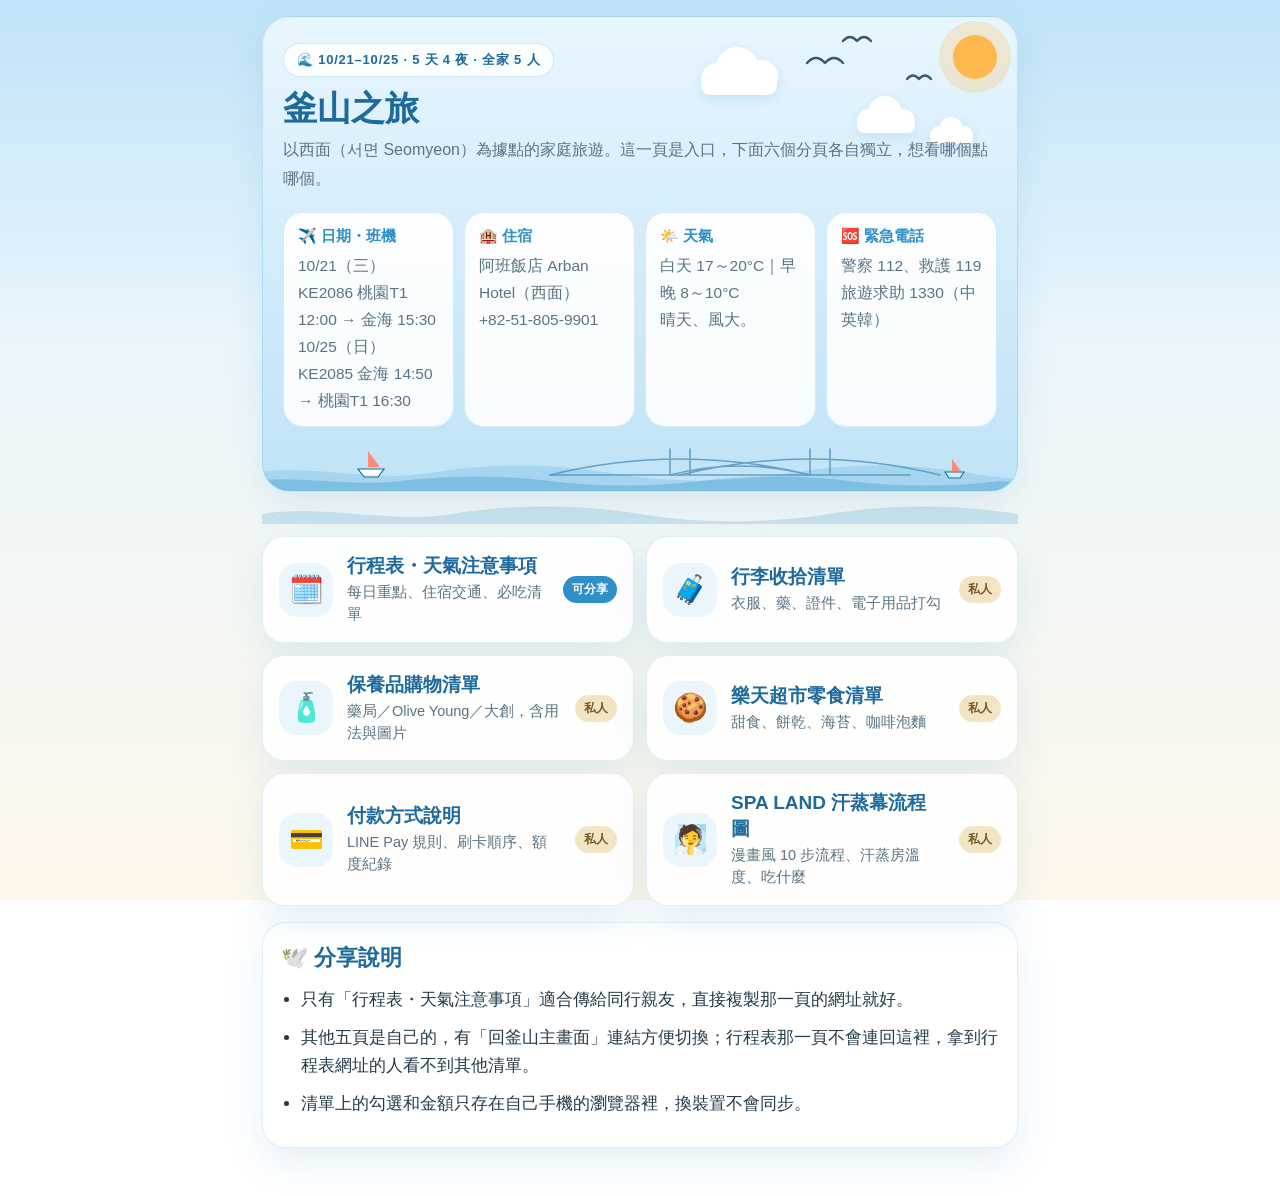
==== commit a95f7024: "新增 SPA LAND 汗蒸幕流程頁（漫畫風） busan/spaland.html：10 步流程圖、分格說明、汗蒸房溫度表、吃什麼、帶什麼、FAQ；入口頁加第六張分頁卡。  Co-Authored-" ====
--- a/busan.html
+++ b/busan.html
@@ -4,7 +4,7 @@
   <meta charset="utf-8">
   <meta name="viewport" content="width=device-width, initial-scale=1">
   <title>釜山之旅 10/21–10/25</title>
-  <link rel="stylesheet" href="busan/busan.css?v=1">
+  <link rel="stylesheet" href="busan/busan.css?v=2">
 </head>
 <body>
   <main class="page">
@@ -31,7 +31,7 @@
 
       <div class="eyebrow">🌊 10/21–10/25 · 5 天 4 夜 · 全家 5 人</div>
       <h1>釜山之旅</h1>
-      <p class="subtitle">以西面（서면 Seomyeon）為據點的家庭旅遊。這一頁是入口，下面五個分頁各自獨立，想看哪個點哪個。</p>
+      <p class="subtitle">以西面（서면 Seomyeon）為據點的家庭旅遊。這一頁是入口，下面六個分頁各自獨立，想看哪個點哪個。</p>
       <div class="fact-grid four">
         <article class="fact-card">
           <div class="fact-label">✈️ 日期・班機</div>
@@ -113,13 +113,21 @@
         </span>
         <span class="tab-badge private">私人</span>
       </a>
+      <a class="tab-card" href="busan/spaland.html">
+        <span class="tab-icon" aria-hidden="true">🧖</span>
+        <span class="tab-body">
+          <span class="tab-title">SPA LAND 汗蒸幕流程圖</span>
+          <span class="tab-desc">漫畫風 10 步流程、汗蒸房溫度、吃什麼</span>
+        </span>
+        <span class="tab-badge private">私人</span>
+      </a>
     </nav>
 
     <section class="tips-card">
       <h2>🕊️ 分享說明</h2>
       <ul class="tips-list">
         <li>只有「行程表・天氣注意事項」適合傳給同行親友，直接複製那一頁的網址就好。</li>
-        <li>其他四頁是自己的清單，有「回釜山主畫面」連結方便切換；行程表那一頁不會連回這裡，拿到行程表網址的人看不到其他清單。</li>
+        <li>其他五頁是自己的，有「回釜山主畫面」連結方便切換；行程表那一頁不會連回這裡，拿到行程表網址的人看不到其他清單。</li>
         <li>清單上的勾選和金額只存在自己手機的瀏覽器裡，換裝置不會同步。</li>
       </ul>
     </section>
--- a/busan/busan.css
+++ b/busan/busan.css
@@ -271,7 +271,13 @@
   background: #fff; border: 1px solid var(--line); overflow: hidden;
   display: grid; place-items: center;
 }
-.pcard-thumb img { width: 100%; height: 100%; object-fit: contain; display: block; }
+.pcard-thumb img { width: 100%; height: 100%; object-fit: contain; display: block; cursor: zoom-in; }
+.pcard-thumb .zoom-hint {
+  position: absolute; right: 4px; bottom: 4px; width: 20px; height: 20px; border-radius: 50%;
+  background: rgba(47, 143, 201, 0.85); color: #fff; font-size: 12px; line-height: 20px; text-align: center;
+  pointer-events: none;
+}
+.pcard-thumb.no-img .zoom-hint { display: none; }
 .pcard-thumb.no-img { background: var(--foam); }
 .pcard-thumb.no-img img { display: none; }
 .pcard-thumb.no-img::before {
@@ -323,6 +329,30 @@
 .sbtn-naver, .sbtn-nshop { color: #15803d; border-color: #bfe3cc; }
 .sbtn-lotte { color: #b4322f; border-color: #f2c5c3; }
 
+/* ---------- 圖片放大 lightbox ---------- */
+.lightbox {
+  position: fixed; inset: 0; z-index: 50;
+  display: none; align-items: center; justify-content: center; flex-direction: column; gap: 12px;
+  padding: 16px; background: rgba(36, 59, 74, 0.82); cursor: zoom-out;
+}
+.lightbox.open { display: flex; }
+.lightbox img {
+  max-width: 94vw; max-height: 72vh; width: auto; height: auto;
+  border-radius: 18px; background: #fff; padding: 8px;
+  box-shadow: 0 20px 60px rgba(0, 0, 0, 0.35);
+}
+.lightbox-cap {
+  max-width: 94vw; padding: 8px 14px; border-radius: 999px;
+  background: rgba(255, 255, 255, 0.92); color: var(--ink); font-weight: 800; font-size: 15px; text-align: center;
+}
+.lightbox-close {
+  position: absolute; top: 14px; right: 14px; width: 42px; height: 42px; border-radius: 50%;
+  border: 0; background: rgba(255, 255, 255, 0.92); color: var(--ink); font-size: 22px; font-weight: 800;
+  cursor: pointer; font-family: inherit;
+}
+.lightbox-hint { color: rgba(255, 255, 255, 0.85); font-size: 13px; }
+body.lightbox-open { overflow: hidden; }
+
 /* ---------- 表格 ---------- */
 .table-scroll { overflow-x: auto; margin-top: 12px; -webkit-overflow-scrolling: touch; }
 .shop-table { width: 100%; border-collapse: collapse; font-size: 15px; min-width: 420px; }
@@ -375,5 +405,5 @@
   .page { max-width: none; padding: 9mm 8mm 12mm; }
   .hero, .tips-card, .day-card, .footer, .tab-card { box-shadow: none; }
   .day-card, .meal-card, .info-block, .fact-card, .pcard, .check-item { break-inside: avoid; }
-  .sbtn, .btn-reset, .jump-bar, .sky-deco, .hero-sea, .back-link { display: none; }
-}
+  .sbtn, .btn-reset, .jump-bar, .sky-deco, .hero-sea, .back-link, .lightbox, .zoom-hint { display: none; }
+}
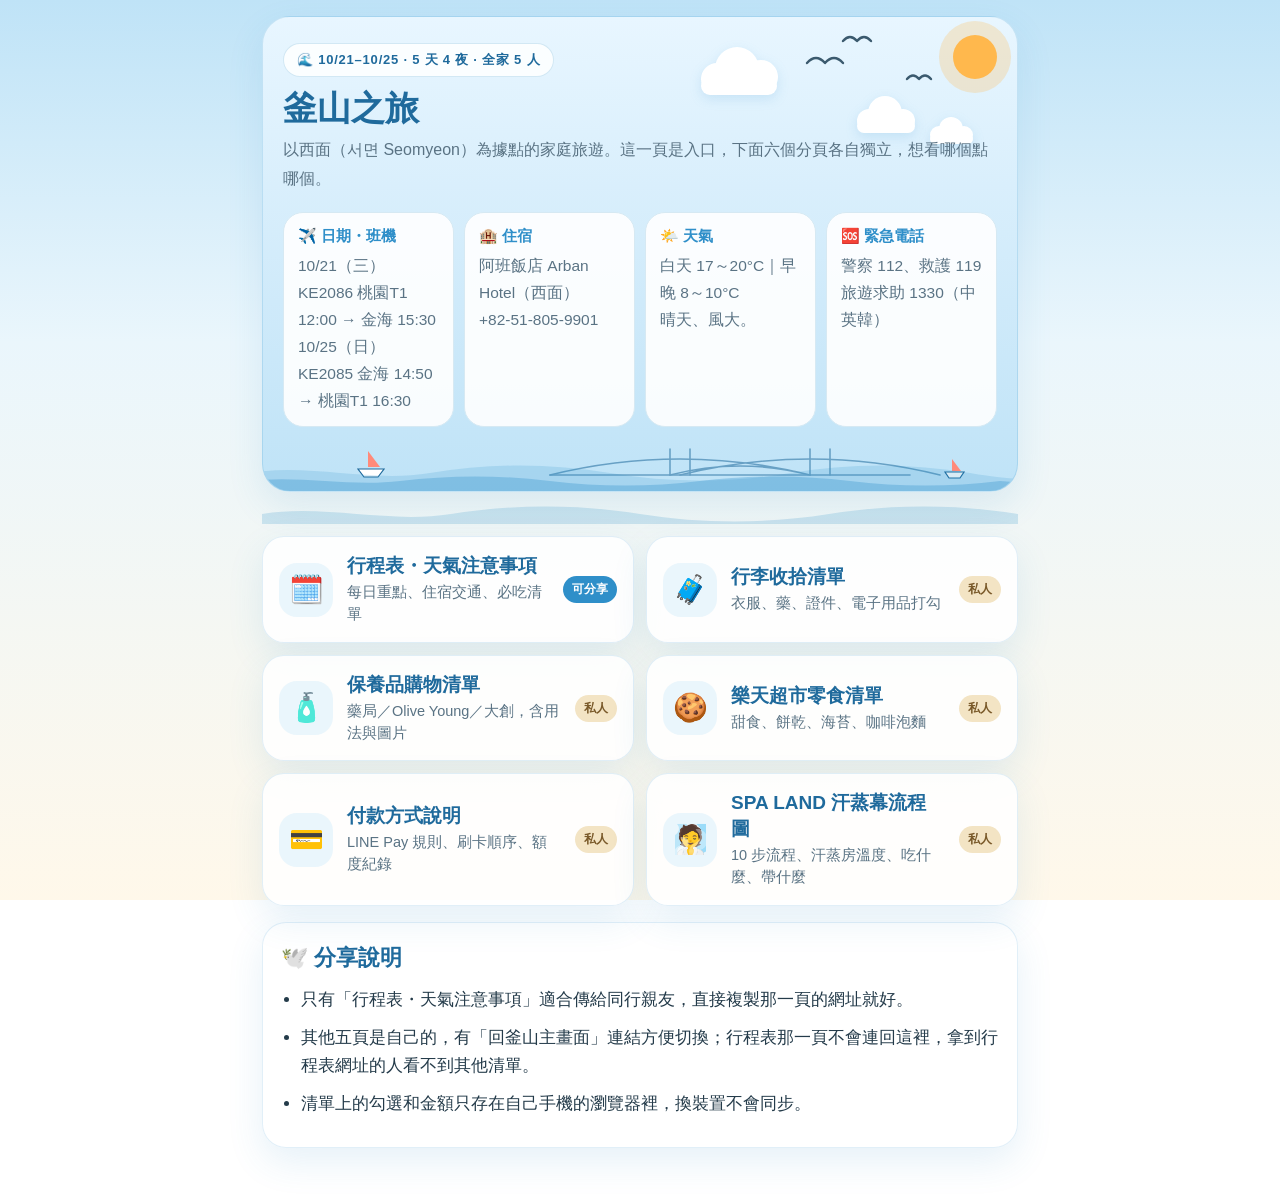
==== commit aa48b704: "SPA LAND 頁改為文青風 米白紙感、襯線字、細線時間軸流程圖、拍立得卡片與紙膠帶。  Co-Authored-By: Claude Fable 5.1 <noreply@anthropic.co" ====
--- a/busan.html
+++ b/busan.html
@@ -117,7 +117,7 @@
         <span class="tab-icon" aria-hidden="true">🧖</span>
         <span class="tab-body">
           <span class="tab-title">SPA LAND 汗蒸幕流程圖</span>
-          <span class="tab-desc">漫畫風 10 步流程、汗蒸房溫度、吃什麼</span>
+          <span class="tab-desc">10 步流程、汗蒸房溫度、吃什麼、帶什麼</span>
         </span>
         <span class="tab-badge private">私人</span>
       </a>
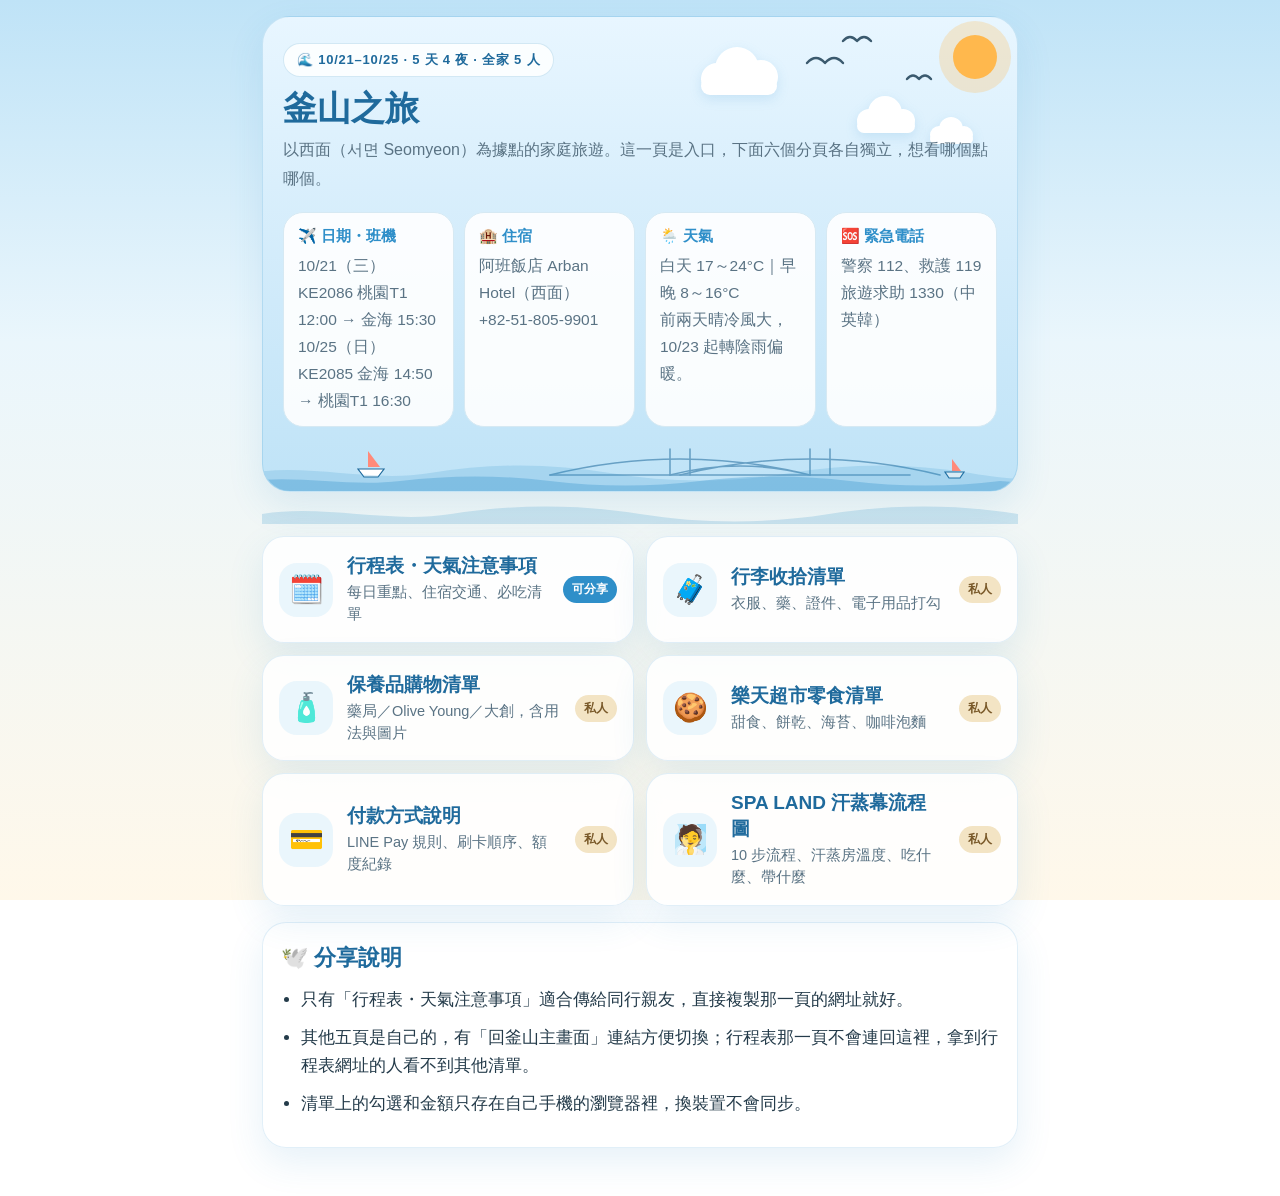
==== commit 3da897c0: "天氣改為 10/20 最新預報，調整穿搭與打包建議 - trip.html：天氣區塊改為 10/21～10/25 實際預報（白天 17～24°C、早晚 8～16°C、3 天可能碰雨），新增每日預報表與" ====
--- a/busan.html
+++ b/busan.html
@@ -42,8 +42,8 @@
           <p>阿班飯店 Arban Hotel（西面）<br>+82-51-805-9901</p>
         </article>
         <article class="fact-card">
-          <div class="fact-label">🌤️ 天氣</div>
-          <p>白天 17～20°C｜早晚 8～10°C<br>晴天、風大。</p>
+          <div class="fact-label">🌦️ 天氣</div>
+          <p>白天 17～24°C｜早晚 8～16°C<br>前兩天晴冷風大，10/23 起轉陰雨偏暖。</p>
         </article>
         <article class="fact-card">
           <div class="fact-label">🆘 緊急電話</div>
